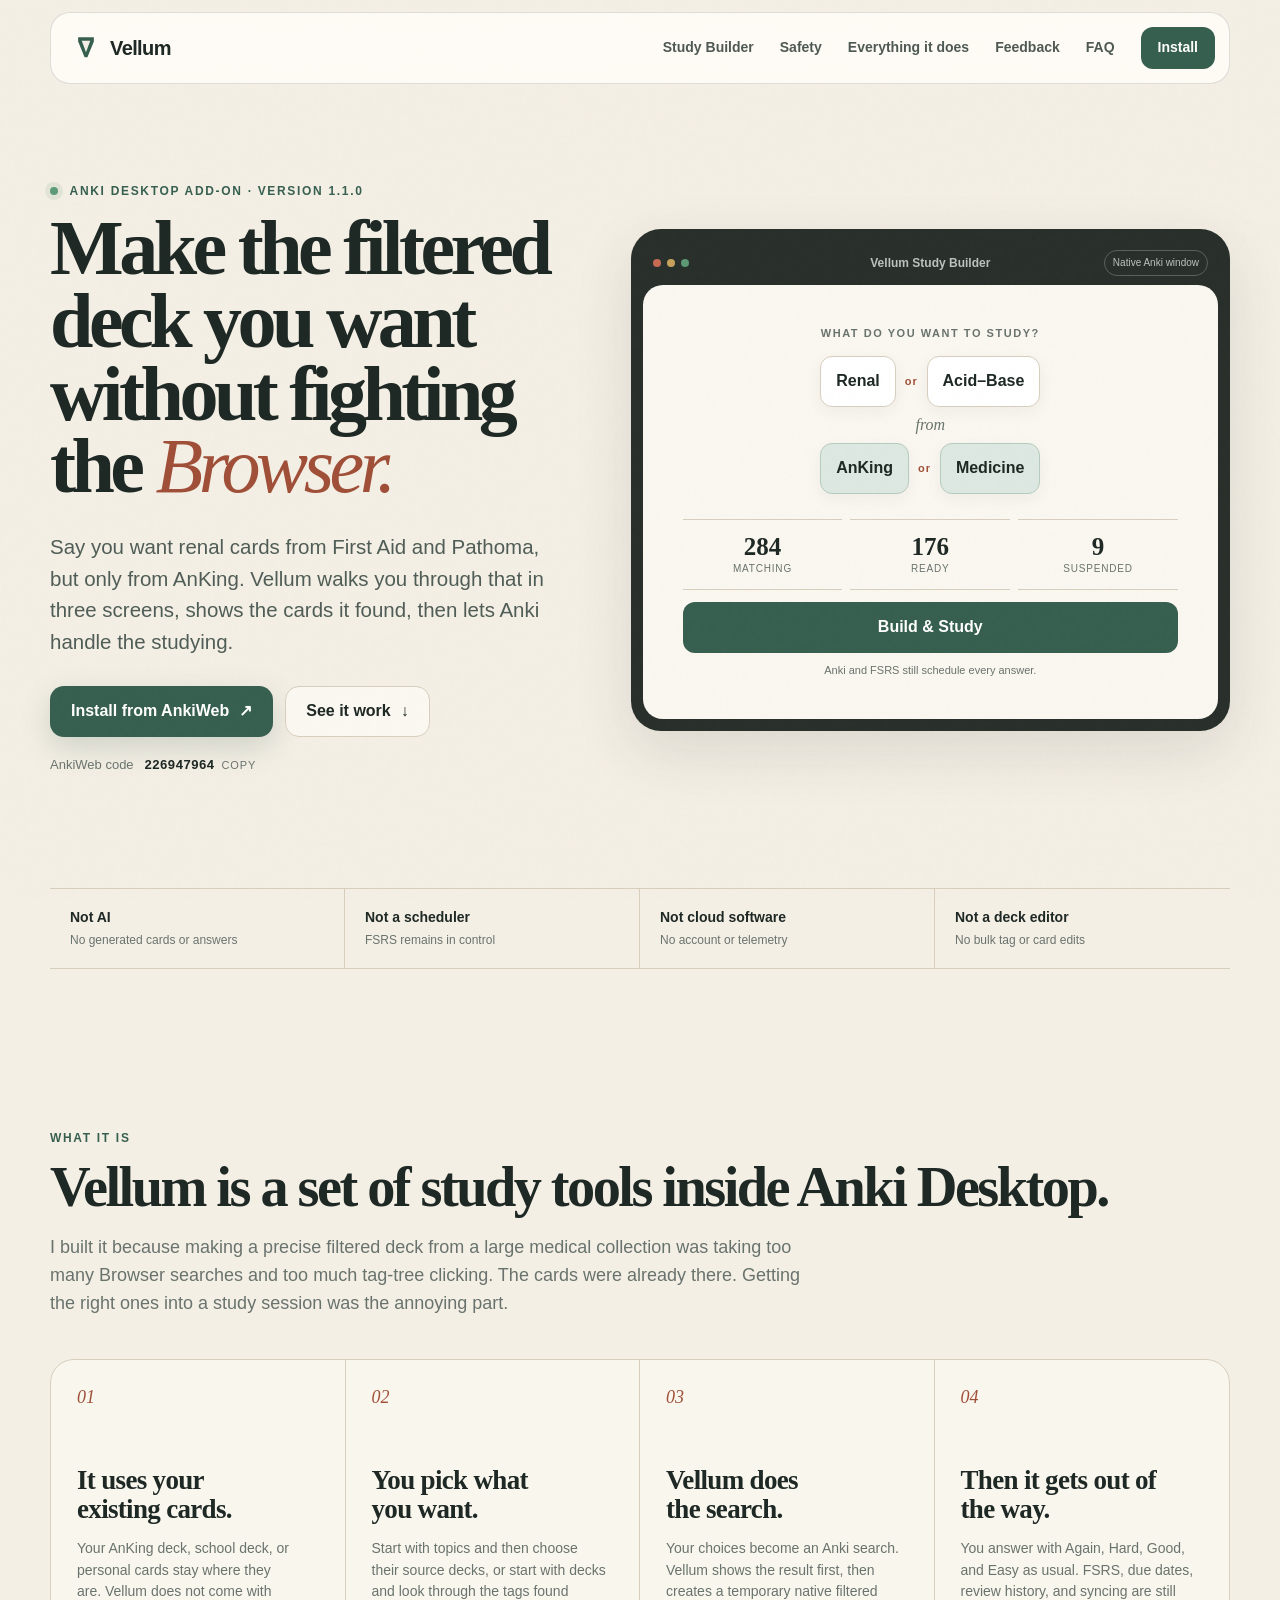
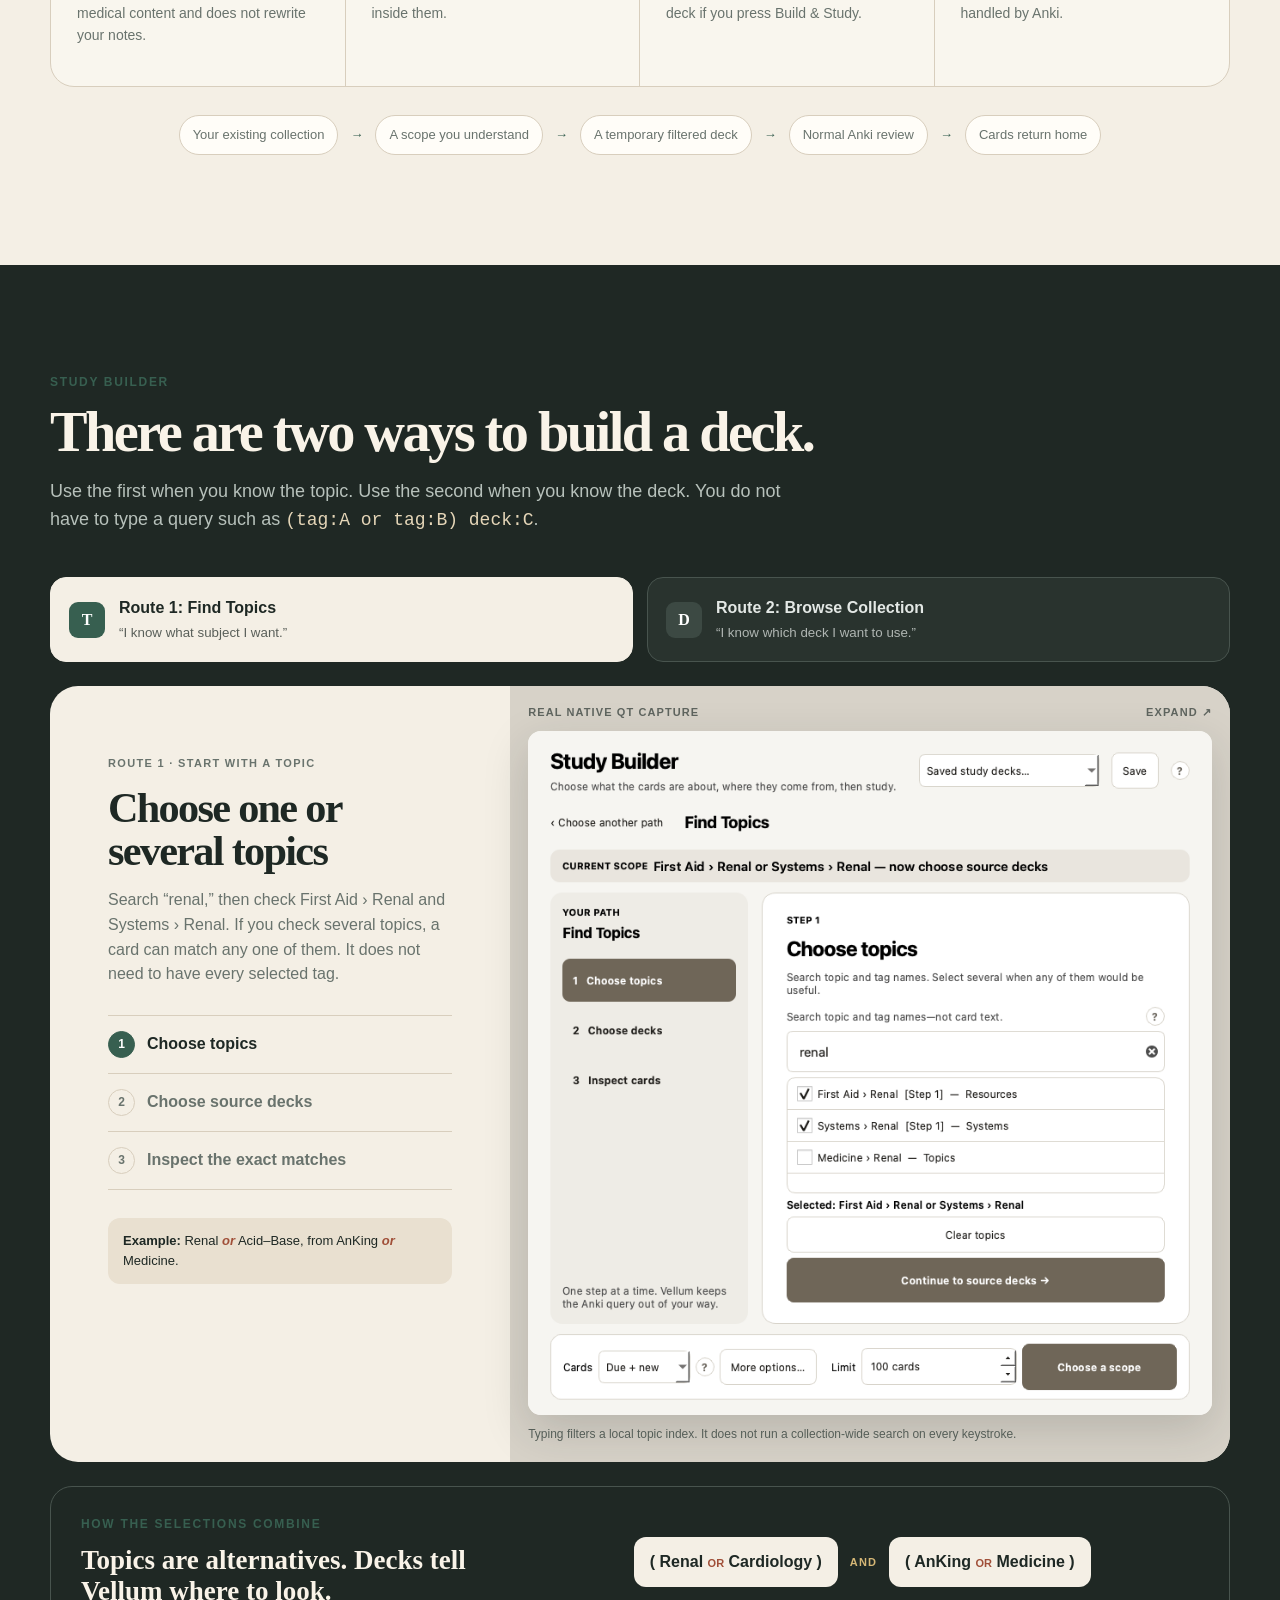
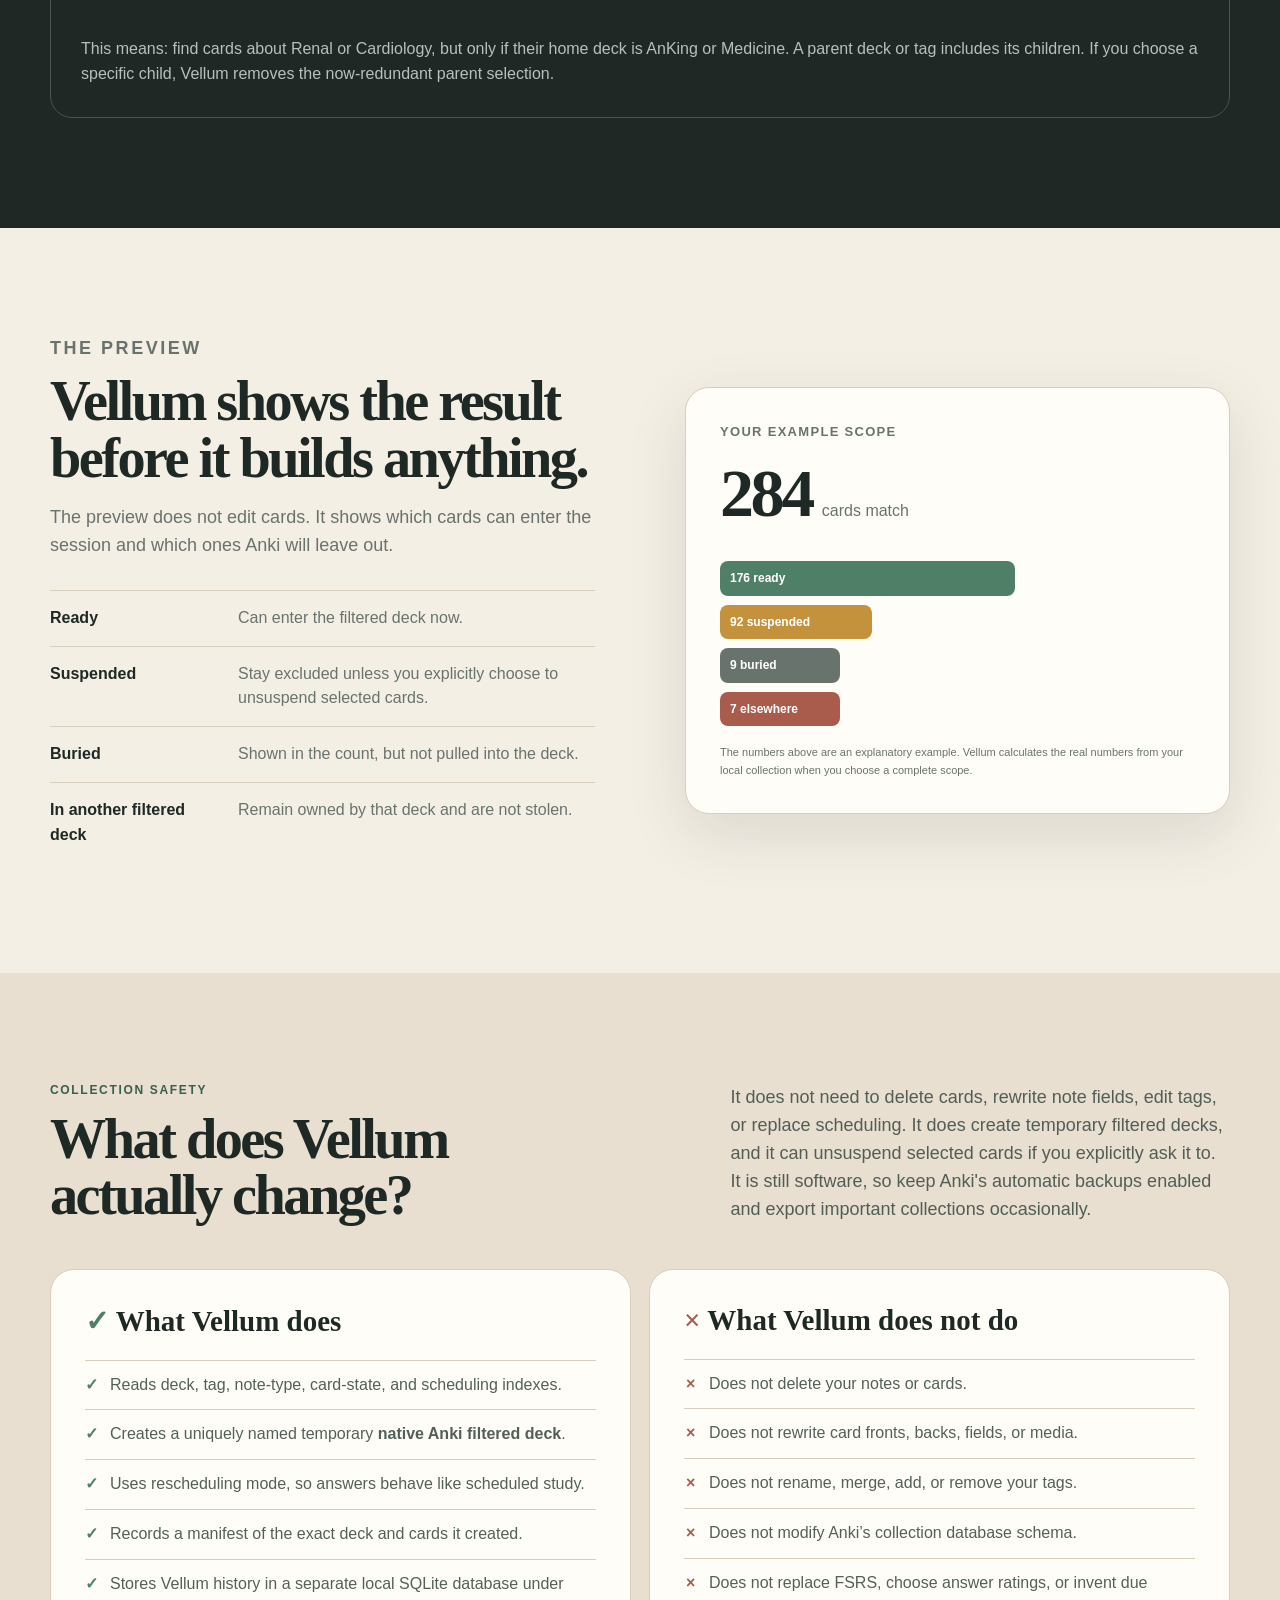
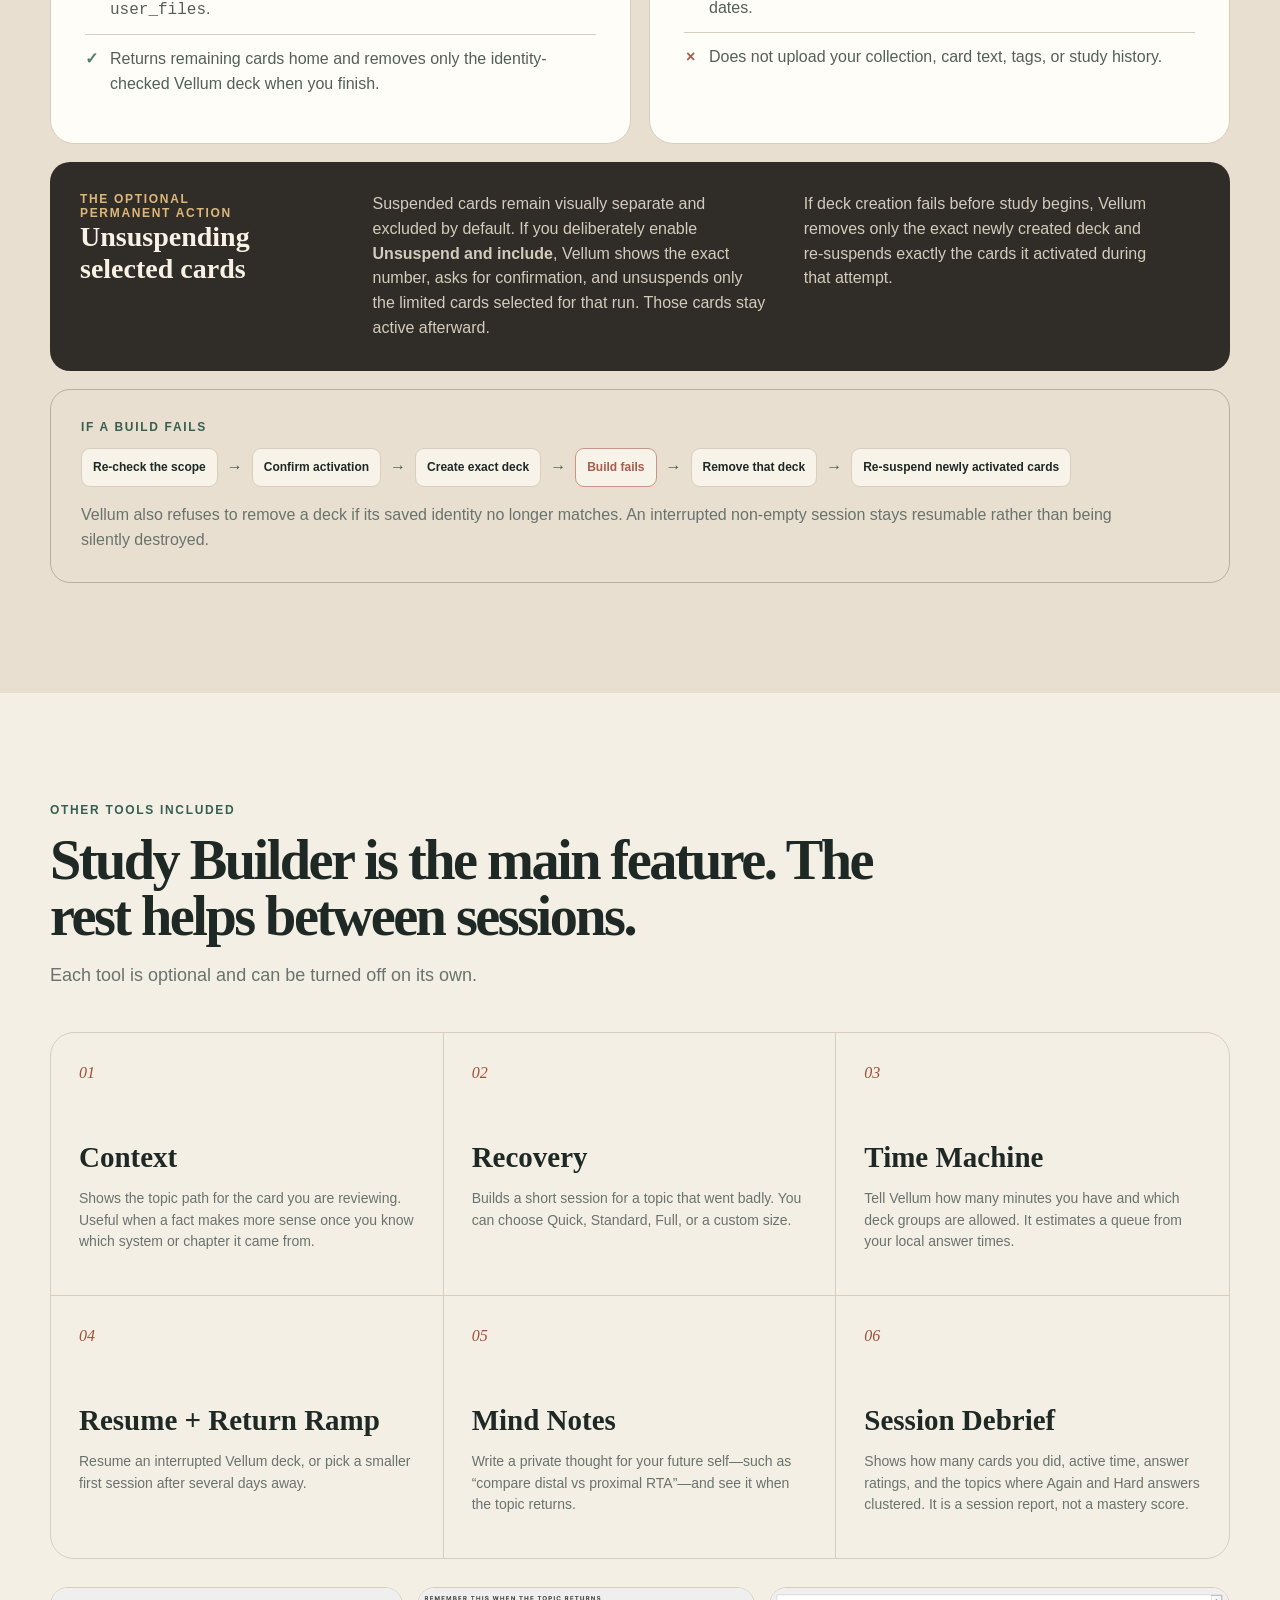
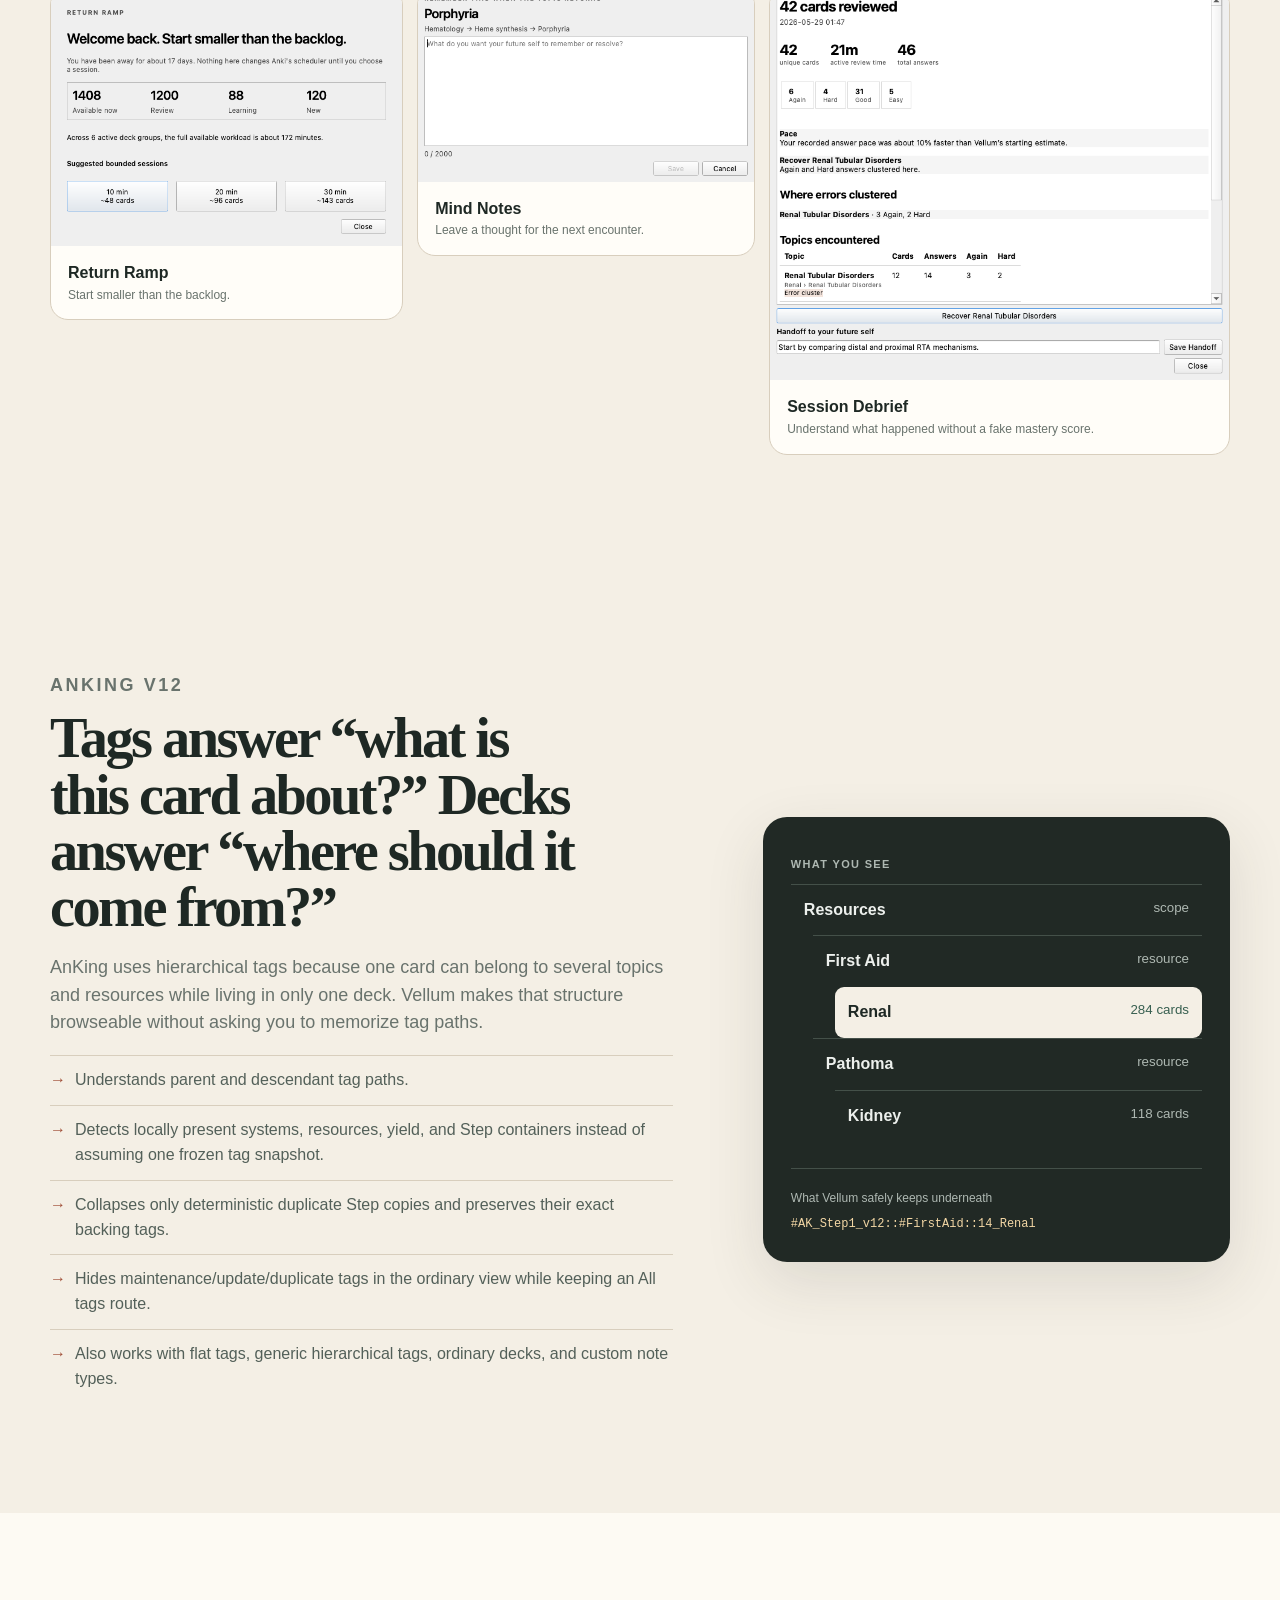
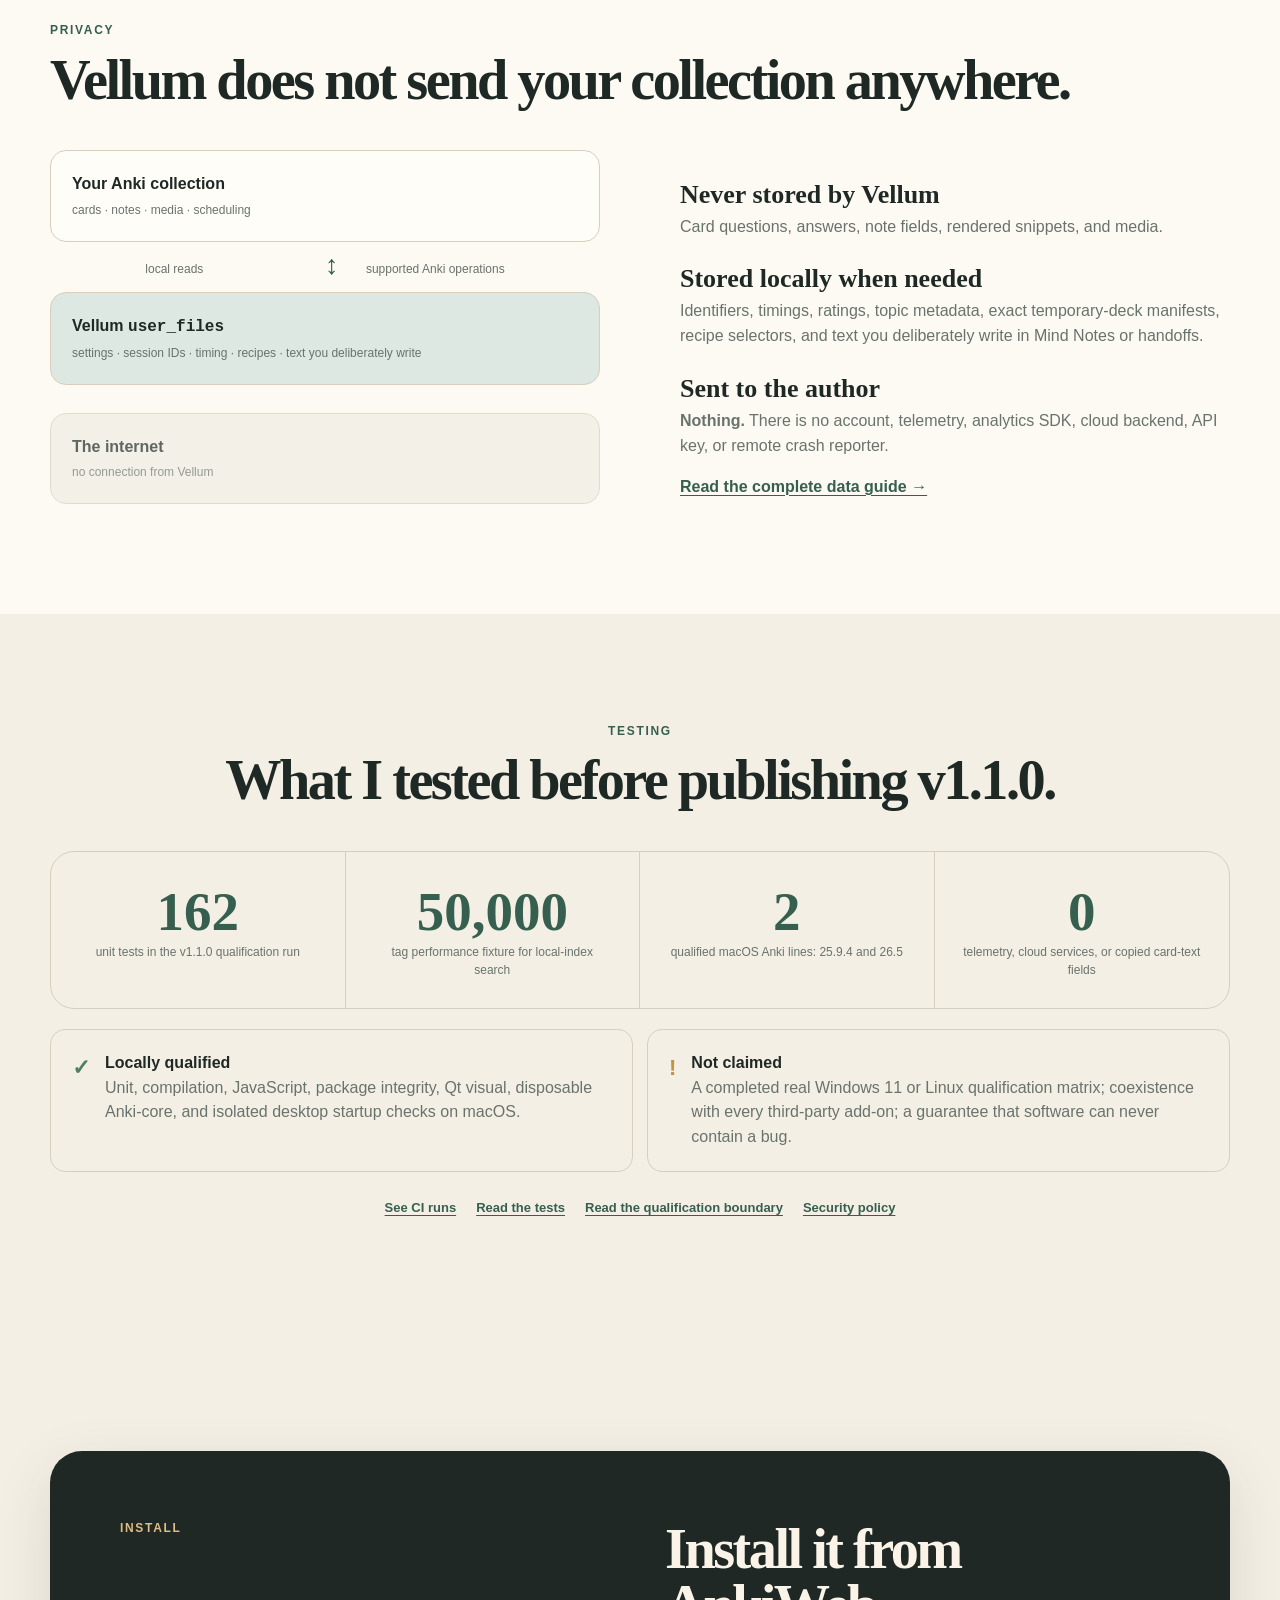
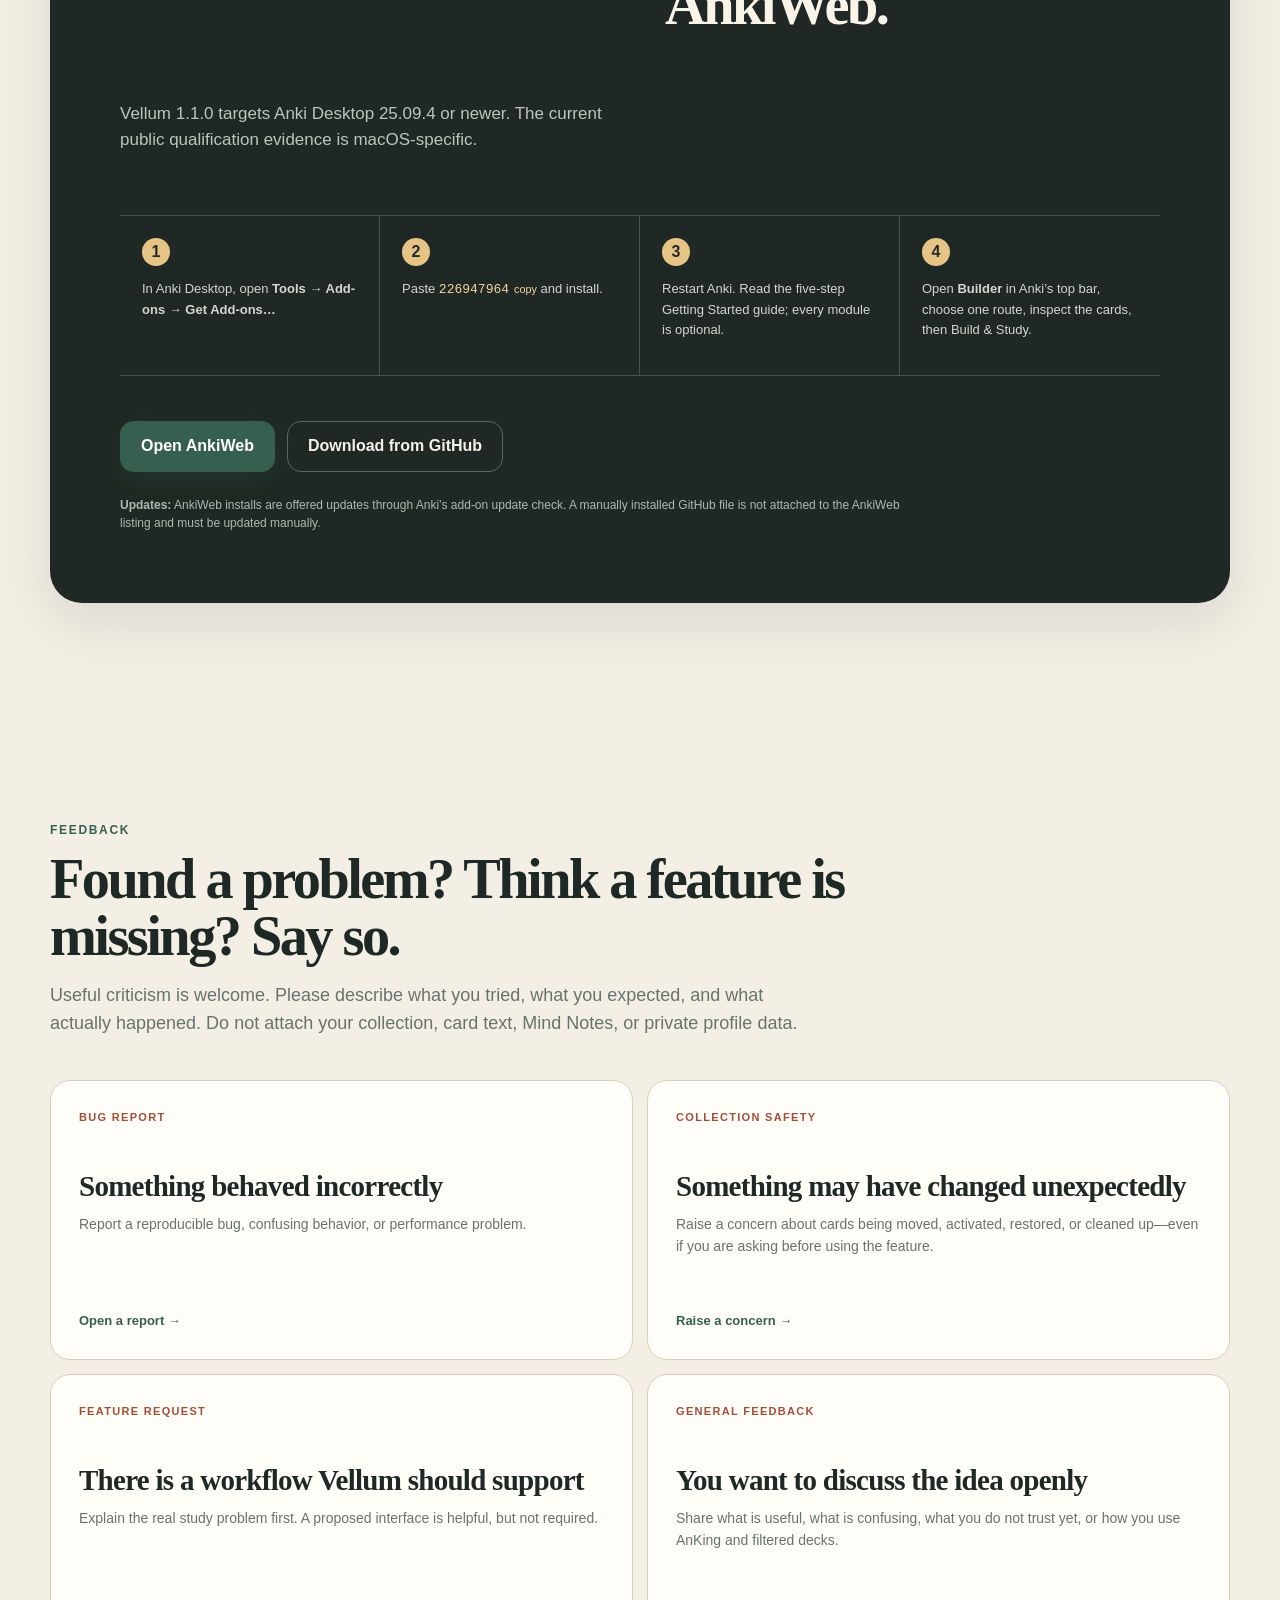
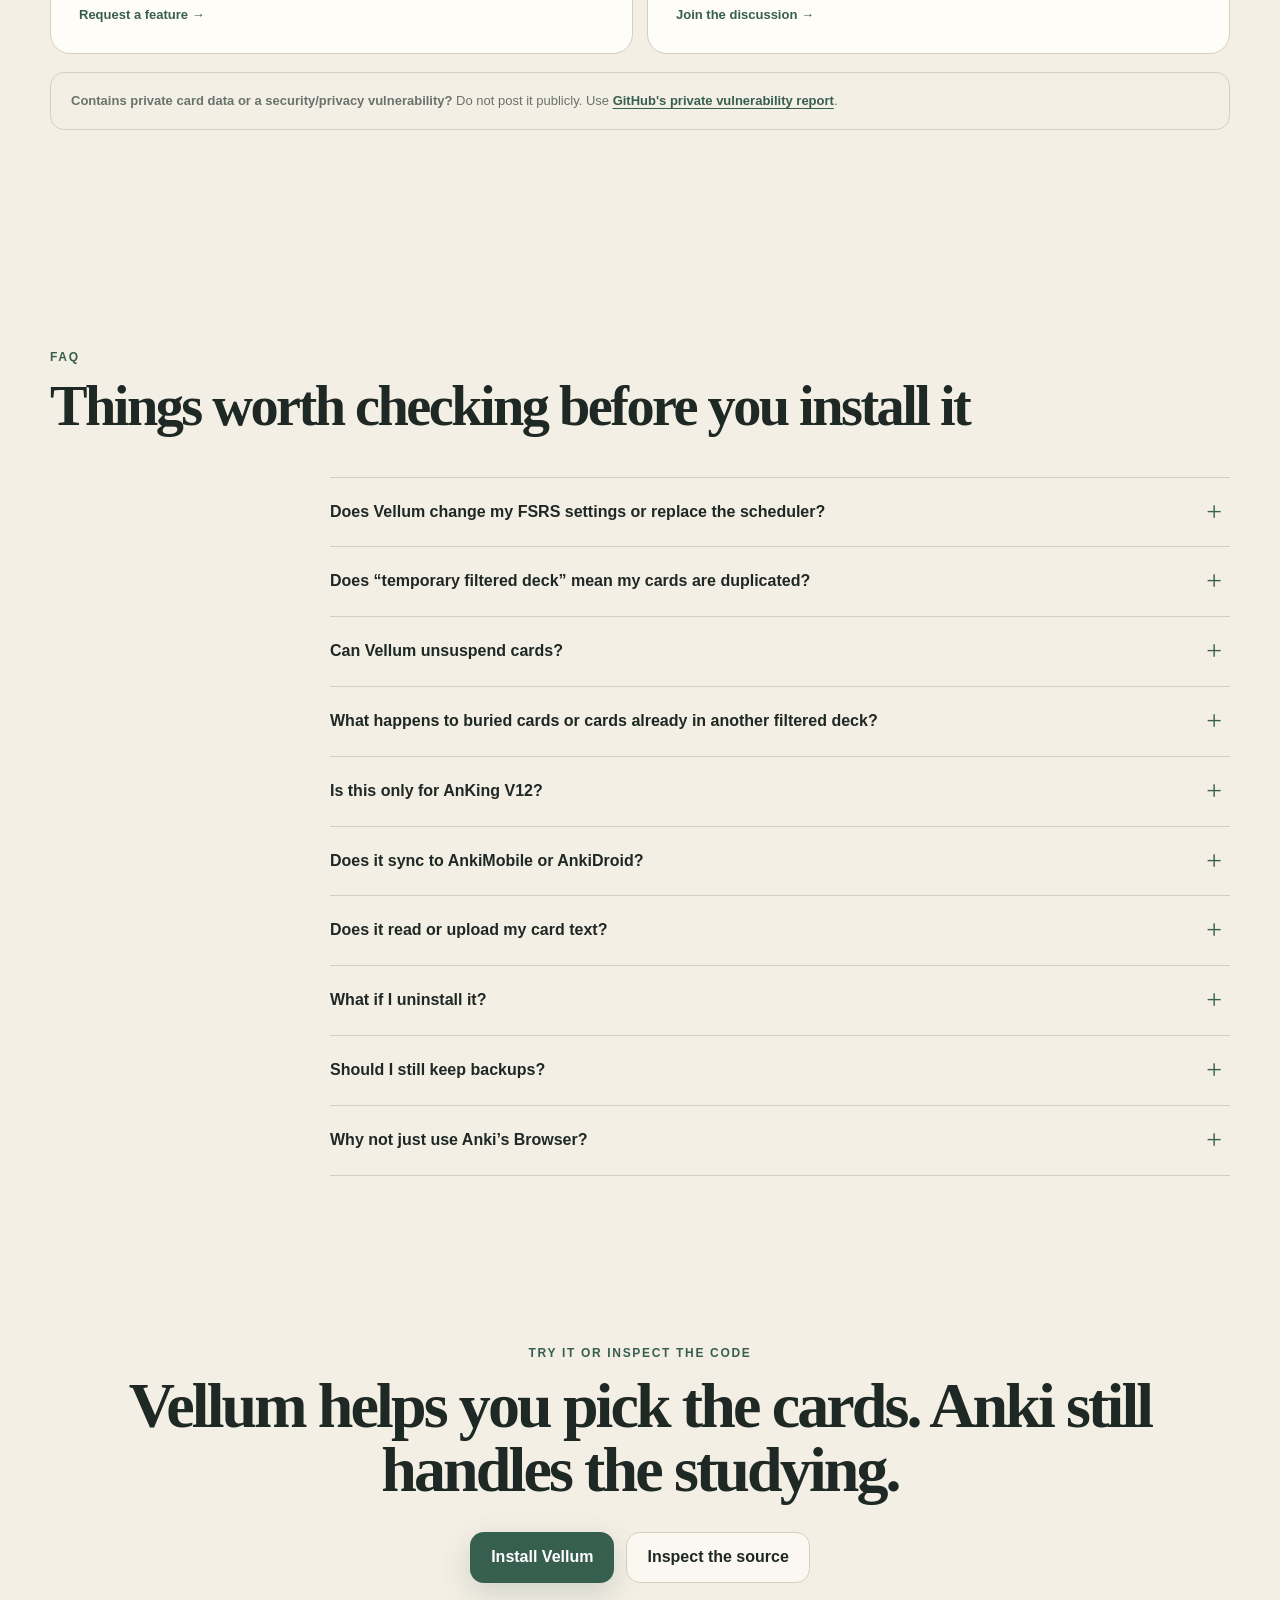
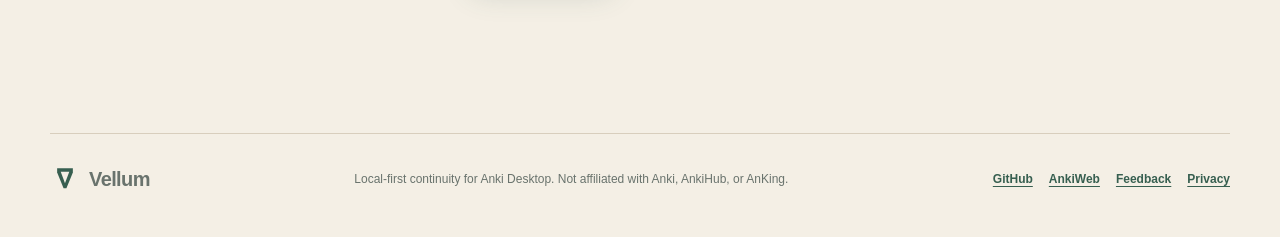
==== website/index.html @ 66a404d2 "Explain Vellum with a public walkthrough" ====
<!doctype html>
<html lang="en">
<head>
  <meta charset="utf-8">
  <meta name="viewport" content="width=device-width, initial-scale=1">
  <meta name="color-scheme" content="light dark">
  <meta name="theme-color" content="#f4efe5">
  <meta name="description" content="Vellum is a local-first Anki Desktop add-on that helps medical students build focused study sessions from topics, tags, decks, and available time without replacing Anki or FSRS.">
  <meta property="og:title" content="Vellum for Anki — Build a filtered deck without fighting the Browser">
  <meta property="og:description" content="A visual, plain-language tour of Study Builder, Recovery, Time Machine, Resume, and Vellum's collection-safety model.">
  <meta property="og:type" content="website">
  <meta property="og:url" content="https://fateh-alam.github.io/vellum/">
  <meta property="og:image" content="https://fateh-alam.github.io/vellum/assets/og-card.png">
  <meta name="twitter:card" content="summary_large_image">
  <title>Vellum for Anki — A focused study workflow for medical students</title>
  <link rel="icon" href="assets/favicon.svg" type="image/svg+xml">
  <link rel="stylesheet" href="styles.css">
  <script type="application/ld+json">
  {
    "@context": "https://schema.org",
    "@type": "SoftwareApplication",
    "name": "Vellum for Anki",
    "applicationCategory": "EducationalApplication",
    "operatingSystem": "Anki Desktop on macOS",
    "softwareVersion": "1.1.0",
    "description": "A local-first study-continuity add-on for Anki Desktop with a guided Study Builder, Recovery, Time Machine, Resume, Mind Notes, and Session Debrief.",
    "downloadUrl": "https://ankiweb.net/shared/info/226947964",
    "codeRepository": "https://github.com/Fateh-Alam/vellum"
  }
  </script>
</head>
<body>
  <a class="skip-link" href="#main">Skip to the explanation</a>

  <header class="site-header" data-header>
    <a class="brand" href="#top" aria-label="Vellum home">
      <svg aria-hidden="true" viewBox="0 0 42 42"><path d="M10 6h22v6L23 34h-4L10 12V6Z"/><path d="M15 11h12L21 27 15 11Z" class="brand-cut"/></svg>
      <span>Vellum</span>
    </a>
    <nav aria-label="Main navigation" data-nav>
      <a href="#study-builder">Study Builder</a>
      <a href="#safety">Safety</a>
      <a href="#features">Everything it does</a>
      <a href="#feedback">Feedback</a>
      <a href="#faq">FAQ</a>
      <a class="nav-install" href="#install">Install</a>
    </nav>
    <button class="menu-button" type="button" aria-label="Open navigation" aria-expanded="false" data-menu>
      <span></span><span></span><span></span>
    </button>
  </header>

  <main id="main">
    <section class="hero" id="top">
      <div class="hero-copy reveal">
        <p class="eyebrow"><span class="status-dot"></span> Anki Desktop add-on · version 1.1.0</p>
        <h1>Make the filtered deck you want without fighting the <em>Browser.</em></h1>
        <p class="hero-lead">Say you want renal cards from First Aid and Pathoma, but only from AnKing. Vellum walks you through that in three screens, shows the cards it found, then lets Anki handle the studying.</p>
        <div class="hero-actions">
          <a class="button primary" href="https://ankiweb.net/shared/info/226947964">Install from AnkiWeb <span aria-hidden="true">↗</span></a>
          <a class="button secondary" href="#study-builder">See it work <span aria-hidden="true">↓</span></a>
        </div>
        <p class="install-code">AnkiWeb code <button type="button" data-copy="226947964" aria-label="Copy AnkiWeb code 226947964"><code>226947964</code><span>Copy</span></button></p>
      </div>

      <div class="hero-visual reveal" aria-label="A simplified Vellum Study Builder example">
        <div class="window-chrome">
          <div class="traffic" aria-hidden="true"><i></i><i></i><i></i></div>
          <span>Vellum Study Builder</span>
          <span class="native-badge">Native Anki window</span>
        </div>
        <div class="mini-builder">
          <p class="mini-label">WHAT DO YOU WANT TO STUDY?</p>
          <div class="mini-scope">
            <span>Renal</span><b>or</b><span>Acid–Base</span>
          </div>
          <div class="mini-arrow">from</div>
          <div class="mini-scope decks">
            <span>AnKing</span><b>or</b><span>Medicine</span>
          </div>
          <div class="mini-result">
            <div><strong>284</strong><small>matching</small></div>
            <div><strong>176</strong><small>ready</small></div>
            <div><strong>9</strong><small>suspended</small></div>
          </div>
          <button type="button" tabindex="-1">Build &amp; Study</button>
          <p>Anki and FSRS still schedule every answer.</p>
        </div>
      </div>

      <div class="trust-strip reveal" aria-label="Vellum's key boundaries">
        <div><strong>Not AI</strong><span>No generated cards or answers</span></div>
        <div><strong>Not a scheduler</strong><span>FSRS remains in control</span></div>
        <div><strong>Not cloud software</strong><span>No account or telemetry</span></div>
        <div><strong>Not a deck editor</strong><span>No bulk tag or card edits</span></div>
      </div>
    </section>

    <section class="plain-language section" id="what-is-vellum">
      <div class="section-heading reveal">
        <p class="eyebrow">What it is</p>
        <h2>Vellum is a set of study tools inside Anki Desktop.</h2>
        <p>I built it because making a precise filtered deck from a large medical collection was taking too many Browser searches and too much tag-tree clicking. The cards were already there. Getting the right ones into a study session was the annoying part.</p>
      </div>
      <div class="explain-grid">
        <article class="explain-card reveal">
          <span class="number">01</span>
          <h3>It uses your existing cards.</h3>
          <p>Your AnKing deck, school deck, or personal cards stay where they are. Vellum does not come with medical content and does not rewrite your notes.</p>
        </article>
        <article class="explain-card reveal">
          <span class="number">02</span>
          <h3>You pick what you want.</h3>
          <p>Start with topics and then choose their source decks, or start with decks and look through the tags found inside them.</p>
        </article>
        <article class="explain-card reveal">
          <span class="number">03</span>
          <h3>Vellum does the search.</h3>
          <p>Your choices become an Anki search. Vellum shows the result first, then creates a temporary native filtered deck if you press Build &amp; Study.</p>
        </article>
        <article class="explain-card reveal">
          <span class="number">04</span>
          <h3>Then it gets out of the way.</h3>
          <p>You answer with Again, Hard, Good, and Easy as usual. FSRS, due dates, review history, and syncing are still handled by Anki.</p>
        </article>
      </div>
      <div class="one-line-model reveal">
        <span>Your existing collection</span><i>→</i><span>A scope you understand</span><i>→</i><span>A temporary filtered deck</span><i>→</i><span>Normal Anki review</span><i>→</i><span>Cards return home</span>
      </div>
    </section>

    <section class="builder-section section" id="study-builder">
      <div class="section-heading narrow reveal">
        <p class="eyebrow">Study Builder</p>
        <h2>There are two ways to build a deck.</h2>
        <p>Use the first when you know the topic. Use the second when you know the deck. You do not have to type a query such as <code>(tag:A or tag:B) deck:C</code>.</p>
      </div>

      <div class="route-cards reveal">
        <button class="route-card active" type="button" data-route="find" aria-pressed="true">
          <span class="route-icon">T</span>
          <span><strong>Route 1: Find Topics</strong><small>“I know what subject I want.”</small></span>
        </button>
        <button class="route-card" type="button" data-route="browse" aria-pressed="false">
          <span class="route-icon">D</span>
          <span><strong>Route 2: Browse Collection</strong><small>“I know which deck I want to use.”</small></span>
        </button>
      </div>

      <div class="demo-shell reveal">
        <div class="demo-copy">
          <p class="demo-kicker" data-demo-kicker>ROUTE 1 · START WITH THE MEDICAL TOPIC</p>
          <h3 data-demo-title>Choose one or several topics</h3>
          <p data-demo-description>Search “renal,” then check First Aid › Renal and Systems › Renal. Several topics here mean “any of these topics,” not the impossible requirement that every card has every selected tag.</p>
          <ol class="demo-steps" data-demo-steps aria-label="Find Topics walkthrough">
            <li><button type="button" data-step="0" class="active"><span>1</span>Choose topics</button></li>
            <li><button type="button" data-step="1"><span>2</span>Choose source decks</button></li>
            <li><button type="button" data-step="2"><span>3</span>Inspect the exact matches</button></li>
          </ol>
          <div class="demo-example" data-demo-example><strong>Example:</strong> Renal <em>or</em> Acid–Base, from AnKing <em>or</em> Medicine.</div>
        </div>
        <figure class="demo-screen">
          <div class="screen-label"><span>Real native Qt capture</span><a href="assets/screenshots/study-builder-find-topics.png" target="_blank" rel="noopener" data-fullscreen aria-label="Open this screenshot larger">Expand ↗</a></div>
          <img src="assets/screenshots/study-builder-find-topics.png" alt="Vellum Find Topics screen showing Renal topic results" width="796" height="796" data-demo-image>
          <figcaption data-demo-caption>Typing filters a local topic index. It does not run a collection-wide search on every keystroke.</figcaption>
        </figure>
      </div>

      <div class="logic-card reveal">
        <div>
          <p class="eyebrow">How the selections combine</p>
          <h3>Topics are alternatives. Decks tell Vellum where to look.</h3>
        </div>
        <div class="logic-equation" aria-label="Renal or Cardiology, and AnKing or Medicine">
          <span>( Renal <b>OR</b> Cardiology )</span>
          <strong>AND</strong>
          <span>( AnKing <b>OR</b> Medicine )</span>
        </div>
        <p>This means: find cards about Renal or Cardiology, but only if their home deck is AnKing or Medicine. A parent deck or tag includes its children. If you choose a specific child, Vellum removes the now-redundant parent selection.</p>
      </div>
    </section>

    <section class="inspection section" id="inspection">
      <div class="inspection-copy reveal">
        <p class="eyebrow">The preview</p>
        <h2>Vellum shows the result before it builds anything.</h2>
        <p>The preview does not edit cards. It shows which cards can enter the session and which ones Anki will leave out.</p>
        <dl class="count-definitions">
          <div><dt>Ready</dt><dd>Can enter the filtered deck now.</dd></div>
          <div><dt>Suspended</dt><dd>Stay excluded unless you explicitly choose to unsuspend selected cards.</dd></div>
          <div><dt>Buried</dt><dd>Shown in the count, but not pulled into the deck.</dd></div>
          <div><dt>In another filtered deck</dt><dd>Remain owned by that deck and are not stolen.</dd></div>
        </dl>
      </div>
      <div class="availability-card reveal">
        <p>Your example scope</p>
        <div class="availability-total"><strong>284</strong><span>cards match</span></div>
        <div class="availability-bars" aria-label="176 ready, 92 suspended, 9 buried, 7 elsewhere">
          <i style="--size: 62%; --tone: var(--safe)"><span>176 ready</span></i>
          <i style="--size: 32%; --tone: var(--warning)"><span>92 suspended</span></i>
          <i style="--size: 3%; --tone: var(--muted)"><span>9 buried</span></i>
          <i style="--size: 3%; --tone: var(--danger)"><span>7 elsewhere</span></i>
        </div>
        <p class="availability-note">The numbers above are an explanatory example. Vellum calculates the real numbers from your local collection when you choose a complete scope.</p>
      </div>
    </section>

    <section class="safety-section section" id="safety">
      <div class="safety-hero reveal">
        <div>
          <p class="eyebrow">Collection safety</p>
          <h2>What does Vellum actually change?</h2>
        </div>
        <p class="answer">It does not need to delete cards, rewrite note fields, edit tags, or replace scheduling. It does create temporary filtered decks, and it can unsuspend selected cards if you explicitly ask it to. It is still software, so keep Anki's automatic backups enabled and export important collections occasionally.</p>
      </div>

      <div class="safety-columns">
        <article class="safe-card reveal">
          <h3><span aria-hidden="true">✓</span> What Vellum does</h3>
          <ul>
            <li>Reads deck, tag, note-type, card-state, and scheduling indexes.</li>
            <li>Creates a uniquely named temporary <strong>native Anki filtered deck</strong>.</li>
            <li>Uses rescheduling mode, so answers behave like scheduled study.</li>
            <li>Records a manifest of the exact deck and cards it created.</li>
            <li>Stores Vellum history in a separate local SQLite database under <code>user_files</code>.</li>
            <li>Returns remaining cards home and removes only the identity-checked Vellum deck when you finish.</li>
          </ul>
        </article>
        <article class="never-card reveal">
          <h3><span aria-hidden="true">×</span> What Vellum does not do</h3>
          <ul>
            <li>Does not delete your notes or cards.</li>
            <li>Does not rewrite card fronts, backs, fields, or media.</li>
            <li>Does not rename, merge, add, or remove your tags.</li>
            <li>Does not modify Anki’s collection database schema.</li>
            <li>Does not replace FSRS, choose answer ratings, or invent due dates.</li>
            <li>Does not upload your collection, card text, tags, or study history.</li>
          </ul>
        </article>
      </div>

      <div class="mutation-boundary reveal">
        <div class="mutation-heading">
          <p class="eyebrow">The optional permanent action</p>
          <h3>Unsuspending selected cards</h3>
        </div>
        <p>Suspended cards remain visually separate and excluded by default. If you deliberately enable <strong>Unsuspend and include</strong>, Vellum shows the exact number, asks for confirmation, and unsuspends only the limited cards selected for that run. Those cards stay active afterward.</p>
        <p>If deck creation fails before study begins, Vellum removes only the exact newly created deck and re-suspends exactly the cards it activated during that attempt.</p>
      </div>

      <div class="failure-path reveal">
        <p class="eyebrow">If a build fails</p>
        <div class="failure-flow">
          <span>Re-check the scope</span><i>→</i><span>Confirm activation</span><i>→</i><span>Create exact deck</span><i>→</i><span class="failure">Build fails</span><i>→</i><span>Remove that deck</span><i>→</i><span>Re-suspend newly activated cards</span>
        </div>
        <p>Vellum also refuses to remove a deck if its saved identity no longer matches. An interrupted non-empty session stays resumable rather than being silently destroyed.</p>
      </div>
    </section>

    <section class="features-section section" id="features">
      <div class="section-heading narrow reveal">
        <p class="eyebrow">Other tools included</p>
        <h2>Study Builder is the main feature. The rest helps between sessions.</h2>
        <p>Each tool is optional and can be turned off on its own.</p>
      </div>
      <div class="feature-grid">
        <article class="feature reveal" data-feature="context"><span>01</span><h3>Context</h3><p>Shows the topic path for the card you are reviewing. Useful when a fact makes more sense once you know which system or chapter it came from.</p></article>
        <article class="feature reveal" data-feature="recovery"><span>02</span><h3>Recovery</h3><p>Builds a short session for a topic that went badly. You can choose Quick, Standard, Full, or a custom size.</p></article>
        <article class="feature reveal" data-feature="time"><span>03</span><h3>Time Machine</h3><p>Tell Vellum how many minutes you have and which deck groups are allowed. It estimates a queue from your local answer times.</p></article>
        <article class="feature reveal" data-feature="resume"><span>04</span><h3>Resume + Return Ramp</h3><p>Resume an interrupted Vellum deck, or pick a smaller first session after several days away.</p></article>
        <article class="feature reveal" data-feature="notes"><span>05</span><h3>Mind Notes</h3><p>Write a private thought for your future self—such as “compare distal vs proximal RTA”—and see it when the topic returns.</p></article>
        <article class="feature reveal" data-feature="debrief"><span>06</span><h3>Session Debrief</h3><p>Shows how many cards you did, active time, answer ratings, and the topics where Again and Hard answers clustered. It is a session report, not a mastery score.</p></article>
      </div>

      <div class="gallery reveal" aria-label="Other Vellum features">
        <figure><img src="assets/screenshots/return-ramp.png" alt="Vellum Return Ramp showing bounded sessions after 17 days away" width="620" height="487" loading="lazy"><figcaption><strong>Return Ramp</strong><span>Start smaller than the backlog.</span></figcaption></figure>
        <figure><img src="assets/screenshots/mind-note.png" alt="Vellum Mind Note editor for Porphyria" width="590" height="340" loading="lazy"><figcaption><strong>Mind Notes</strong><span>Leave a thought for the next encounter.</span></figcaption></figure>
        <figure><img src="assets/screenshots/debrief.png" alt="Vellum Session Debrief showing review counts and renal topic errors" width="760" height="650" loading="lazy"><figcaption><strong>Session Debrief</strong><span>Understand what happened without a fake mastery score.</span></figcaption></figure>
      </div>
    </section>

    <section class="anking-section section" id="anking">
      <div class="anking-copy reveal">
        <p class="eyebrow">AnKing V12</p>
        <h2>Tags answer “what is this card about?” Decks answer “where should it come from?”</h2>
        <p>AnKing uses hierarchical tags because one card can belong to several topics and resources while living in only one deck. Vellum makes that structure browseable without asking you to memorize tag paths.</p>
        <ul>
          <li>Understands parent and descendant tag paths.</li>
          <li>Detects locally present systems, resources, yield, and Step containers instead of assuming one frozen tag snapshot.</li>
          <li>Collapses only deterministic duplicate Step copies and preserves their exact backing tags.</li>
          <li>Hides maintenance/update/duplicate tags in the ordinary view while keeping an All tags route.</li>
          <li>Also works with flat tags, generic hierarchical tags, ordinary decks, and custom note types.</li>
        </ul>
      </div>
      <div class="tag-tree reveal" aria-label="Example AnKing tag hierarchy">
        <p>What you see</p>
        <div><span>Resources</span><small>scope</small></div>
        <div class="depth-1"><span>First Aid</span><small>resource</small></div>
        <div class="depth-2 selected"><span>Renal</span><small>284 cards</small></div>
        <div class="depth-1"><span>Pathoma</span><small>resource</small></div>
        <div class="depth-2"><span>Kidney</span><small>118 cards</small></div>
        <p class="raw-path">What Vellum safely keeps underneath<br><code>#AK_Step1_v12::#FirstAid::14_Renal</code></p>
      </div>
    </section>

    <section class="privacy-section section" id="privacy">
      <div class="section-heading reveal">
        <p class="eyebrow">Privacy</p>
        <h2>Vellum does not send your collection anywhere.</h2>
      </div>
      <div class="privacy-grid">
        <div class="privacy-diagram reveal">
          <div class="anki-box"><strong>Your Anki collection</strong><span>cards · notes · media · scheduling</span></div>
          <div class="local-line"><span>local reads</span><span>supported Anki operations</span></div>
          <div class="vellum-box"><strong>Vellum <code>user_files</code></strong><span>settings · session IDs · timing · recipes · text you deliberately write</span></div>
          <div class="cloud-box"><strong>The internet</strong><span>no connection from Vellum</span></div>
        </div>
        <div class="privacy-copy reveal">
          <h3>Never stored by Vellum</h3>
          <p>Card questions, answers, note fields, rendered snippets, and media.</p>
          <h3>Stored locally when needed</h3>
          <p>Identifiers, timings, ratings, topic metadata, exact temporary-deck manifests, recipe selectors, and text you deliberately write in Mind Notes or handoffs.</p>
          <h3>Sent to the author</h3>
          <p><strong>Nothing.</strong> There is no account, telemetry, analytics SDK, cloud backend, API key, or remote crash reporter.</p>
          <a class="text-link" href="https://github.com/Fateh-Alam/vellum/blob/main/docs/PRIVACY.md">Read the complete data guide →</a>
        </div>
      </div>
    </section>

    <section class="evidence-section section" id="evidence">
      <div class="section-heading narrow reveal">
        <p class="eyebrow">Testing</p>
        <h2>What I tested before publishing v1.1.0.</h2>
      </div>
      <div class="evidence-grid">
        <article class="reveal"><strong>162</strong><span>unit tests in the v1.1.0 qualification run</span></article>
        <article class="reveal"><strong>50,000</strong><span>tag performance fixture for local-index search</span></article>
        <article class="reveal"><strong>2</strong><span>qualified macOS Anki lines: 25.9.4 and 26.5</span></article>
        <article class="reveal"><strong>0</strong><span>telemetry, cloud services, or copied card-text fields</span></article>
      </div>
      <div class="qualification reveal">
        <div class="qualified"><span>✓</span><p><strong>Locally qualified</strong>Unit, compilation, JavaScript, package integrity, Qt visual, disposable Anki-core, and isolated desktop startup checks on macOS.</p></div>
        <div class="pending"><span>!</span><p><strong>Not claimed</strong>A completed real Windows 11 or Linux qualification matrix; coexistence with every third-party add-on; a guarantee that software can never contain a bug.</p></div>
      </div>
      <p class="evidence-links reveal"><a href="https://github.com/Fateh-Alam/vellum/actions">See CI runs</a><a href="https://github.com/Fateh-Alam/vellum/tree/main/tests">Read the tests</a><a href="https://github.com/Fateh-Alam/vellum/blob/main/docs/DEVELOPMENT.md">Read the qualification boundary</a><a href="https://github.com/Fateh-Alam/vellum/security">Security policy</a></p>
    </section>

    <section class="install-section section" id="install">
      <div class="install-panel reveal">
        <div>
          <p class="eyebrow">Install</p>
          <h2>Install it from AnkiWeb.</h2>
          <p>Vellum 1.1.0 targets Anki Desktop 25.09.4 or newer. The current public qualification evidence is macOS-specific.</p>
        </div>
        <ol>
          <li><span>1</span><p>In Anki Desktop, open <strong>Tools → Add-ons → Get Add-ons…</strong></p></li>
          <li><span>2</span><p>Paste <button type="button" data-copy="226947964"><code>226947964</code><small>copy</small></button> and install.</p></li>
          <li><span>3</span><p>Restart Anki. Read the five-step Getting Started guide; every module is optional.</p></li>
          <li><span>4</span><p>Open <strong>Builder</strong> in Anki’s top bar, choose one route, inspect the cards, then Build &amp; Study.</p></li>
        </ol>
        <div class="install-actions">
          <a class="button primary" href="https://ankiweb.net/shared/info/226947964">Open AnkiWeb</a>
          <a class="button secondary" href="https://github.com/Fateh-Alam/vellum/releases/latest">Download from GitHub</a>
        </div>
        <p class="update-note"><strong>Updates:</strong> AnkiWeb installs are offered updates through Anki’s add-on update check. A manually installed GitHub file is not attached to the AnkiWeb listing and must be updated manually.</p>
      </div>
    </section>

    <section class="feedback-section section" id="feedback">
      <div class="section-heading narrow reveal">
        <p class="eyebrow">Feedback</p>
        <h2>Found a problem? Think a feature is missing? Say so.</h2>
        <p>Useful criticism is welcome. Please describe what you tried, what you expected, and what actually happened. Do not attach your collection, card text, Mind Notes, or private profile data.</p>
      </div>
      <div class="feedback-grid">
        <a class="feedback-card reveal" href="https://github.com/Fateh-Alam/vellum/issues/new?template=bug_report.yml">
          <span>Bug report</span>
          <h3>Something behaved incorrectly</h3>
          <p>Report a reproducible bug, confusing behavior, or performance problem.</p>
          <strong>Open a report →</strong>
        </a>
        <a class="feedback-card reveal" href="https://github.com/Fateh-Alam/vellum/issues/new?template=collection_safety.yml">
          <span>Collection safety</span>
          <h3>Something may have changed unexpectedly</h3>
          <p>Raise a concern about cards being moved, activated, restored, or cleaned up—even if you are asking before using the feature.</p>
          <strong>Raise a concern →</strong>
        </a>
        <a class="feedback-card reveal" href="https://github.com/Fateh-Alam/vellum/issues/new?template=feature_request.yml">
          <span>Feature request</span>
          <h3>There is a workflow Vellum should support</h3>
          <p>Explain the real study problem first. A proposed interface is helpful, but not required.</p>
          <strong>Request a feature →</strong>
        </a>
        <a class="feedback-card reveal" href="https://github.com/Fateh-Alam/vellum/discussions">
          <span>General feedback</span>
          <h3>You want to discuss the idea openly</h3>
          <p>Share what is useful, what is confusing, what you do not trust yet, or how you use AnKing and filtered decks.</p>
          <strong>Join the discussion →</strong>
        </a>
      </div>
      <p class="private-report reveal"><strong>Contains private card data or a security/privacy vulnerability?</strong> Do not post it publicly. Use <a href="https://github.com/Fateh-Alam/vellum/security/advisories/new">GitHub's private vulnerability report</a>.</p>
    </section>

    <section class="faq-section section" id="faq">
      <div class="section-heading reveal"><p class="eyebrow">FAQ</p><h2>Things worth checking before you install it</h2></div>
      <div class="faq-list reveal">
        <details><summary>Does Vellum change my FSRS settings or replace the scheduler?</summary><p>No. Vellum builds scheduled, rescheduling-enabled filtered decks through Anki’s supported flow. Your Again/Hard/Good/Easy answer is still processed by Anki and FSRS. Vellum does not calculate replacement intervals or rewrite your scheduler configuration.</p></details>
        <details><summary>Does “temporary filtered deck” mean my cards are duplicated?</summary><p>No. Anki temporarily assigns eligible cards to the filtered deck and keeps their original deck identity. When the deck is emptied or safely finished, they return home. Vellum records exact ownership so it does not delete a similarly named deck that it does not own.</p></details>
        <details><summary>Can Vellum unsuspend cards?</summary><p>Only when you explicitly enable Unsuspend and include and confirm the exact number. It unsuspends only the limited selected IDs. Those cards stay unsuspended after the session. If the build fails before study starts, Vellum re-suspends exactly the cards activated by that attempt.</p></details>
        <details><summary>What happens to buried cards or cards already in another filtered deck?</summary><p>They appear in separate availability counts and do not enter the new filtered deck. Vellum does not steal cards from another filtered deck or silently unbury them.</p></details>
        <details><summary>Is this only for AnKing V12?</summary><p>No. AnKing is the most tag-heavy use case, so it receives specialized local facet detection. Vellum also supports ordinary decks and subdecks, generic hierarchical tags, flat tags, Basic, Cloze, Image Occlusion, and custom note/card types.</p></details>
        <details><summary>Does it sync to AnkiMobile or AnkiDroid?</summary><p>Vellum’s interface and local continuity database are desktop-only. Card reviews and scheduling changes made through normal Anki study remain part of your Anki collection and follow Anki’s normal sync behavior. Vellum recipes, Mind Notes, and session history do not use a Vellum cloud and are not mobile features.</p></details>
        <details><summary>Does it read or upload my card text?</summary><p>Preview snippets are rendered ephemerally for inspection and are not stored in Vellum’s database, logs, diagnostics, recipes, or debriefs. Vellum makes no external data requests and has nowhere to upload your collection.</p></details>
        <details><summary>What if I uninstall it?</summary><p>Anki’s normal add-on removal removes the add-on code. Vellum-owned local data lives in its add-on area. Before uninstalling, finish or abandon any active Vellum-generated session from inside Vellum so Anki can return remaining cards home using the recorded manifest.</p></details>
        <details><summary>Should I still keep backups?</summary><p>Yes. Always. Anki creates automatic backups, and important collections deserve an occasional manual export too. “Designed with rollback and ownership checks” is a safety architecture, not permission to stop backing up your work.</p></details>
        <details><summary>Why not just use Anki’s Browser?</summary><p>You can—and Vellum includes an Open in Browser handoff. The difference is workflow: the Browser is a powerful card-management tool, while Study Builder guides a narrower task: choose a meaningful scope, inspect availability, and start scheduled study without constructing search syntax.</p></details>
      </div>
    </section>

    <section class="final-cta section">
      <div class="reveal">
        <p class="eyebrow">Try it or inspect the code</p>
        <h2>Vellum helps you pick the cards. Anki still handles the studying.</h2>
        <div class="hero-actions">
          <a class="button primary" href="https://ankiweb.net/shared/info/226947964">Install Vellum</a>
          <a class="button secondary" href="https://github.com/Fateh-Alam/vellum">Inspect the source</a>
        </div>
      </div>
    </section>
  </main>

  <footer>
    <a class="brand" href="#top"><svg aria-hidden="true" viewBox="0 0 42 42"><path d="M10 6h22v6L23 34h-4L10 12V6Z"/><path d="M15 11h12L21 27 15 11Z" class="brand-cut"/></svg><span>Vellum</span></a>
    <p>Local-first continuity for Anki Desktop. Not affiliated with Anki, AnkiHub, or AnKing.</p>
    <nav aria-label="Footer navigation"><a href="https://github.com/Fateh-Alam/vellum">GitHub</a><a href="https://ankiweb.net/shared/info/226947964">AnkiWeb</a><a href="https://github.com/Fateh-Alam/vellum/issues/new/choose">Feedback</a><a href="https://github.com/Fateh-Alam/vellum/blob/main/docs/PRIVACY.md">Privacy</a></nav>
  </footer>

  <div class="toast" role="status" aria-live="polite" data-toast>Copied AnkiWeb code</div>
  <script src="app.js" defer></script>
</body>
</html>
---- website/styles.css ----
:root {
  --paper: #f4efe5;
  --paper-deep: #e9e0d0;
  --surface: #fffdf8;
  --ink: #1e2824;
  --muted: #69736d;
  --line: #d8cebd;
  --accent: #375f50;
  --accent-strong: #24483c;
  --accent-soft: #dce8e1;
  --rust: #a04f38;
  --safe: #4f8067;
  --warning: #c4923d;
  --danger: #a95c4c;
  --shadow: 0 20px 60px rgba(47, 52, 45, .12);
  --radius: 24px;
  --serif: ui-serif, Georgia, Cambria, "Times New Roman", serif;
  --sans: Inter, ui-sans-serif, -apple-system, BlinkMacSystemFont, "Segoe UI", sans-serif;
}

* { box-sizing: border-box; }
html { scroll-behavior: smooth; scroll-padding-top: 96px; }
body { margin: 0; background: var(--paper); color: var(--ink); font: 16px/1.55 var(--sans); -webkit-font-smoothing: antialiased; }
body::before { content: ""; position: fixed; inset: 0; pointer-events: none; opacity: .23; background-image: url("data:image/svg+xml,%3Csvg viewBox='0 0 180 180' xmlns='http://www.w3.org/2000/svg'%3E%3Cfilter id='n'%3E%3CfeTurbulence type='fractalNoise' baseFrequency='.9' numOctaves='2' stitchTiles='stitch'/%3E%3C/filter%3E%3Crect width='100%25' height='100%25' filter='url(%23n)' opacity='.055'/%3E%3C/svg%3E"); z-index: 10; }
a { color: inherit; text-decoration-thickness: 1px; text-underline-offset: 3px; }
button, input { font: inherit; }
button, a { -webkit-tap-highlight-color: transparent; }
img, video { display: block; max-width: 100%; height: auto; }
code { font-family: ui-monospace, SFMono-Regular, Menlo, Consolas, monospace; }
.skip-link { position: fixed; left: 16px; top: -100px; background: var(--ink); color: white; padding: 10px 16px; z-index: 100; border-radius: 8px; }
.skip-link:focus { top: 16px; }
.site-header { width: min(1180px, calc(100% - 32px)); height: 72px; position: sticky; top: 12px; margin: 12px auto 0; padding: 0 14px 0 20px; display: flex; align-items: center; justify-content: space-between; border: 1px solid rgba(80,79,68,.18); border-radius: 20px; background: rgba(255,253,248,.86); backdrop-filter: blur(18px); z-index: 20; transition: box-shadow .2s ease, transform .2s ease; }
.site-header.scrolled { box-shadow: 0 12px 35px rgba(44, 49, 42, .12); }
.brand { display: inline-flex; align-items: center; gap: 9px; font-size: 20px; font-weight: 800; text-decoration: none; letter-spacing: -.03em; }
.brand svg { width: 30px; height: 30px; fill: var(--accent); }
.brand .brand-cut { fill: var(--paper); }
.site-header nav, footer nav { display: flex; align-items: center; gap: 26px; }
.site-header nav a { color: #4f5953; font-size: 14px; font-weight: 650; text-decoration: none; }
.site-header nav a:hover { color: var(--ink); }
.site-header .nav-install { color: white; background: var(--accent); padding: 10px 17px; border-radius: 12px; }
.menu-button { display: none; border: 0; background: none; padding: 9px; }
.menu-button span { display: block; width: 22px; height: 2px; background: var(--ink); margin: 4px; }

.hero { width: min(1180px, calc(100% - 40px)); margin: 0 auto; padding: 100px 0 52px; display: grid; grid-template-columns: .92fr 1.08fr; gap: 70px; align-items: center; }
.eyebrow { margin: 0 0 14px; text-transform: uppercase; letter-spacing: .14em; font-size: 12px; line-height: 1.2; font-weight: 850; color: var(--accent); }
.status-dot { display: inline-block; width: 8px; height: 8px; margin-right: 7px; border-radius: 50%; background: #5d9b78; box-shadow: 0 0 0 5px rgba(93,155,120,.13); }
h1, h2, h3, p { text-wrap: pretty; }
h1 { font: 600 clamp(3.3rem, 6.1vw, 6.3rem)/.93 var(--serif); letter-spacing: -.058em; margin: 0; max-width: 780px; }
h1 em { color: var(--rust); font-weight: 500; }
.hero-lead { color: #4f5d56; font-size: clamp(1.1rem, 1.6vw, 1.3rem); max-width: 630px; margin: 28px 0; }
.hero-actions { display: flex; gap: 12px; align-items: center; flex-wrap: wrap; }
.button { min-height: 50px; display: inline-flex; align-items: center; justify-content: center; gap: 10px; padding: 12px 20px; border: 1px solid transparent; border-radius: 14px; font-weight: 750; text-decoration: none; transition: transform .16s ease, box-shadow .16s ease, background .16s ease; }
.button:hover { transform: translateY(-2px); }
.button.primary { background: var(--accent); color: white; box-shadow: 0 10px 30px rgba(55,95,80,.2); }
.button.primary:hover { background: var(--accent-strong); }
.button.secondary { border-color: var(--line); background: rgba(255,253,248,.65); }
.button.secondary:hover { background: var(--surface); }
.install-code { font-size: 13px; color: var(--muted); margin: 18px 0 0; }
[data-copy] { border: 0; color: inherit; background: none; cursor: pointer; padding: 0; }
.install-code button { margin-left: 7px; display: inline-flex; align-items: center; gap: 7px; }
.install-code code { color: var(--ink); font-weight: 800; }
.install-code button span { font-size: 11px; text-transform: uppercase; letter-spacing: .08em; }

.hero-visual { background: #292f2b; color: #f7f2e8; border-radius: 30px; padding: 12px; box-shadow: var(--shadow); transform: rotate(1.4deg); }
.window-chrome { height: 44px; display: grid; grid-template-columns: 1fr auto 1fr; align-items: center; font-size: 12px; color: #bcc3be; padding: 0 10px; }
.traffic { display: flex; gap: 6px; }
.traffic i { width: 8px; height: 8px; border-radius: 50%; background: #78817b; }
.traffic i:first-child { background: #c66a54; }.traffic i:nth-child(2){background:#c5a25a}.traffic i:last-child{background:#5c9874}
.window-chrome > span:nth-child(2) { font-weight: 700; }
.native-badge { justify-self: end; font-size: 10px; border: 1px solid #59615b; border-radius: 999px; padding: 4px 8px; }
.mini-builder { background: #faf7f0; color: var(--ink); border-radius: 20px; padding: clamp(22px, 4vw, 40px); text-align: center; }
.mini-label { margin: 0 0 14px; font-size: 11px; letter-spacing: .14em; font-weight: 850; color: var(--muted); }
.mini-scope { display: flex; justify-content: center; gap: 9px; align-items: center; flex-wrap: wrap; }
.mini-scope span { padding: 12px 15px; background: white; border: 1px solid var(--line); border-radius: 12px; font-weight: 750; box-shadow: 0 5px 16px rgba(40,40,35,.05); }
.mini-scope b { font-size: 11px; color: var(--rust); letter-spacing: .08em; }
.mini-scope.decks span { background: var(--accent-soft); border-color: #b8cbbf; }
.mini-arrow { margin: 9px 0; color: var(--muted); font: italic 16px var(--serif); }
.mini-result { display: grid; grid-template-columns: repeat(3, 1fr); gap: 8px; margin: 25px 0 12px; }
.mini-result div { padding: 13px 7px; border-top: 1px solid var(--line); border-bottom: 1px solid var(--line); }
.mini-result strong, .mini-result small { display: block; }.mini-result strong{font: 600 25px var(--serif)}.mini-result small{font-size:10px;color:var(--muted);text-transform:uppercase;letter-spacing:.08em}
.mini-builder > button { width: 100%; border: 0; border-radius: 12px; padding: 13px; background: var(--accent); color: white; font-weight: 800; }
.mini-builder > p:last-child { color: var(--muted); font-size: 11px; margin: 9px 0 0; }
.trust-strip { grid-column: 1 / -1; display: grid; grid-template-columns: repeat(4, 1fr); margin-top: 42px; border-top: 1px solid var(--line); border-bottom: 1px solid var(--line); }
.trust-strip div { padding: 18px 20px; border-right: 1px solid var(--line); }
.trust-strip div:last-child { border-right: 0; }
.trust-strip strong, .trust-strip span { display: block; }.trust-strip strong{font-size:14px}.trust-strip span{font-size:12px;color:var(--muted);margin-top:3px}

.section { width: min(1180px, calc(100% - 40px)); margin: 0 auto; padding: 110px 0; }
.section-heading { margin-bottom: 42px; }.section-heading.narrow{max-width:840px}.section-heading h2, .safety-hero h2, .inspection h2, .anking-copy h2, .install-panel h2, .final-cta h2 { margin: 0; font: 600 clamp(2.3rem, 4.4vw, 4.8rem)/1 var(--serif); letter-spacing: -.045em; }
.section-heading > p:last-child { color: var(--muted); font-size: 18px; max-width: 760px; }
.explain-grid { display: grid; grid-template-columns: repeat(4, 1fr); border: 1px solid var(--line); border-radius: var(--radius); overflow: hidden; background: rgba(255,253,248,.45); }
.explain-card { min-height: 290px; padding: 26px; border-right: 1px solid var(--line); }.explain-card:last-child{border-right:0}
.explain-card .number { font: italic 18px var(--serif); color: var(--rust); }
.explain-card h3 { font: 600 27px/1.05 var(--serif); margin: 55px 0 15px; letter-spacing: -.025em; }
.explain-card p { color: var(--muted); font-size: 14px; }
.one-line-model { display: flex; align-items: center; justify-content: center; gap: 12px; flex-wrap: wrap; margin-top: 28px; color: var(--muted); font-size: 13px; }.one-line-model span{background:var(--surface);border:1px solid var(--line);border-radius:999px;padding:9px 13px}.one-line-model i{font-style:normal;color:var(--accent)}

.builder-section { width: 100%; max-width: none; background: #1f2824; color: #f9f3e8; padding-left: max(20px, calc((100% - 1180px)/2)); padding-right: max(20px, calc((100% - 1180px)/2)); }
.builder-section .section-heading > p:last-child { color: #b7c1bb; }.builder-section .section-heading code{color:#e5d6b8}
.route-cards { display: grid; grid-template-columns: 1fr 1fr; gap: 14px; margin-bottom: 24px; }
.route-card { display: flex; gap: 14px; align-items: center; padding: 18px; text-align: left; border: 1px solid #48544e; border-radius: 16px; background: #29332e; color: #e3e8e5; cursor: pointer; }
.route-card.active { background: #f4efe5; color: var(--ink); border-color: #f4efe5; }
.route-icon { width: 36px; height: 36px; display: grid; place-items: center; border-radius: 9px; background: #3c4943; color: white; font: 700 16px var(--serif); }.route-card.active .route-icon{background:var(--accent)}
.route-card strong,.route-card small{display:block}.route-card strong{font-size:16px}.route-card small{margin-top:2px;opacity:.72}
.demo-shell { display: grid; grid-template-columns: .78fr 1.22fr; background: #f4efe5; color: var(--ink); border-radius: 28px; overflow: hidden; }
.demo-copy { padding: clamp(28px, 5vw, 58px); }
.demo-kicker { color: var(--rust); font-size: 11px; font-weight: 850; letter-spacing: .12em; }
.demo-copy h3 { font: 600 clamp(2.1rem, 3.3vw, 3.5rem)/1 var(--serif); letter-spacing: -.04em; margin: 15px 0; }
.demo-copy > p { color: var(--muted); }
.demo-steps { list-style: none; margin: 28px 0; padding: 0; border-top: 1px solid var(--line); }
.demo-steps li { border-bottom: 1px solid var(--line); }
.demo-steps button { width: 100%; display: flex; gap: 12px; align-items: center; border: 0; background: none; padding: 15px 0; text-align: left; color: var(--muted); cursor: pointer; font-weight: 700; }
.demo-steps button span { width: 27px; height: 27px; display: grid; place-items: center; border-radius: 50%; border: 1px solid var(--line); font-size: 12px; }
.demo-steps button.active { color: var(--ink); }.demo-steps button.active span{background:var(--accent);color:white;border-color:var(--accent)}
.demo-example { padding: 13px 15px; background: var(--paper-deep); border-radius: 12px; font-size: 13px; }.demo-example em{color:var(--rust);font-weight:750}
.demo-screen { margin: 0; min-width: 0; padding: 18px; background: #d7d2c8; display: flex; flex-direction: column; }
.screen-label { display: flex; justify-content: space-between; align-items: center; margin-bottom: 10px; color: #5f655f; font-size: 11px; text-transform: uppercase; letter-spacing: .1em; font-weight: 800; }
.screen-label a { color: inherit; cursor: pointer; font-size: 11px; text-decoration: none; }
.demo-screen img { width: 100%; height: auto; object-fit: contain; border-radius: 13px; background: #f7f5f1; box-shadow: 0 15px 45px rgba(32,38,34,.17); transition: opacity .18s ease, transform .18s ease; }
.demo-screen img.switching { opacity: .25; transform: scale(.99); }
.demo-screen figcaption { margin-top: 10px; color: #555e58; font-size: 12px; }
.logic-card { margin-top: 24px; border: 1px solid #48544e; border-radius: 22px; padding: 30px; display: grid; grid-template-columns: .8fr 1.3fr; gap: 30px; align-items: center; }.logic-card > p{grid-column:1/-1;color:#b7c1bb;margin:0}.logic-card h3{font:600 27px var(--serif);margin:0}.logic-equation{display:flex;align-items:center;justify-content:center;gap:12px;flex-wrap:wrap}.logic-equation span{background:#f4efe5;color:var(--ink);padding:13px 16px;border-radius:12px;font-weight:750}.logic-equation span b{color:var(--rust);font-size:11px}.logic-equation>strong{font-size:11px;letter-spacing:.1em;color:#d5b776}

.inspection { display: grid; grid-template-columns: 1fr 1fr; gap: 90px; align-items: center; }
.inspection-copy > p { color: var(--muted); font-size: 18px; }
.count-definitions { margin: 30px 0 0; }.count-definitions div{display:grid;grid-template-columns:170px 1fr;gap:18px;padding:15px 0;border-top:1px solid var(--line)}.count-definitions dt{font-weight:800}.count-definitions dd{margin:0;color:var(--muted)}
.availability-card { background: var(--surface); padding: 34px; border-radius: var(--radius); box-shadow: var(--shadow); border: 1px solid var(--line); }
.availability-card > p:first-child { margin: 0; color: var(--muted); font-size: 13px; text-transform: uppercase; letter-spacing: .1em; font-weight: 800; }
.availability-total { display: flex; align-items: baseline; gap: 10px; margin: 12px 0 28px; }.availability-total strong{font:600 68px var(--serif);letter-spacing:-.05em}.availability-total span{color:var(--muted)}
.availability-bars { display: grid; gap: 9px; }.availability-bars i{display:block;width:var(--size);min-width:120px;background:var(--tone);color:white;border-radius:8px;padding:8px 10px;font-style:normal;font-size:12px;font-weight:750}
.availability-note { color: var(--muted); font-size: 11px; margin: 18px 0 0; }

.safety-section { width: 100%; max-width: none; padding-left: max(20px, calc((100% - 1180px)/2)); padding-right: max(20px, calc((100% - 1180px)/2)); background: #e8dfd0; }
.safety-hero { display: grid; grid-template-columns: 1.1fr .9fr; gap: 70px; align-items: end; margin-bottom: 45px; }.safety-hero .answer{font-size:18px;color:#525d56;margin:0}.safety-hero .answer strong{color:var(--ink)}
.safety-columns { display: grid; grid-template-columns: 1fr 1fr; gap: 18px; }
.safe-card,.never-card { border-radius: var(--radius); padding: 34px; background: var(--surface); border: 1px solid var(--line); }
.safe-card h3,.never-card h3 { margin: 0 0 22px; font: 600 29px var(--serif); }.safe-card h3 span{color:var(--safe)}.never-card h3 span{color:var(--danger)}
.safe-card ul,.never-card ul,.anking-copy ul{list-style:none;padding:0;margin:0}.safe-card li,.never-card li,.anking-copy li{position:relative;padding:12px 0 12px 25px;border-top:1px solid var(--line);color:#536059}.safe-card li::before{content:"✓";position:absolute;left:0;color:var(--safe);font-weight:900}.never-card li::before{content:"×";position:absolute;left:2px;color:var(--danger);font-weight:900}
.mutation-boundary { display: grid; grid-template-columns: .65fr 1fr 1fr; gap: 35px; align-items:start; margin-top:18px;padding:30px;border-radius:20px;background:#302d28;color:#f8f1e4}.mutation-boundary h3{font:600 28px var(--serif);margin:0}.mutation-boundary p{margin:0;color:#d3cbbd}.mutation-boundary .eyebrow{color:#deb77b}
.failure-path { margin-top: 18px; padding: 30px; border: 1px solid #bcae9a; border-radius: 20px; }.failure-flow{display:flex;align-items:center;gap:9px;flex-wrap:wrap}.failure-flow span{background:rgba(255,253,248,.65);padding:9px 11px;border:1px solid var(--line);border-radius:9px;font-size:12px;font-weight:750}.failure-flow i{font-style:normal;color:var(--accent)}.failure-flow .failure{color:var(--danger);border-color:#c99589}.failure-path>p:last-child{color:var(--muted);margin-bottom:0}

.feature-grid { display: grid; grid-template-columns: repeat(3, 1fr); border: 1px solid var(--line); border-radius: var(--radius); overflow: hidden; }
.feature { min-height: 260px; padding: 28px; border-right: 1px solid var(--line); border-bottom: 1px solid var(--line); }.feature:nth-child(3n){border-right:0}.feature:nth-child(n+4){border-bottom:0}
.feature>span{color:var(--rust);font:italic 16px var(--serif)}.feature h3{font:600 29px var(--serif);margin:55px 0 10px}.feature p{color:var(--muted);font-size:14px}
.gallery { display: grid; grid-template-columns: .92fr .88fr 1.2fr; gap: 14px; margin-top: 28px; align-items: start; }
.gallery figure { margin: 0; display: flex; flex-direction: column; overflow: hidden; border-radius: 18px; border: 1px solid var(--line); background: var(--surface); }.gallery img{width:100%;height:auto;object-fit:contain}.gallery figcaption{padding:15px 17px}.gallery figcaption strong,.gallery figcaption span{display:block}.gallery figcaption span{font-size:12px;color:var(--muted)}

.anking-section { display: grid; grid-template-columns: 1fr .75fr; gap: 90px; align-items: center; }
.anking-copy>p{color:var(--muted);font-size:18px}.anking-copy li::before{content:"→";position:absolute;left:0;color:var(--rust);font-weight:900}
.tag-tree { background: #212925; color: #edf0ed; border-radius: var(--radius); padding: 28px; box-shadow: var(--shadow); }.tag-tree>p:first-child{color:#aeb8b2;font-size:11px;text-transform:uppercase;letter-spacing:.12em;font-weight:800}.tag-tree div{display:flex;justify-content:space-between;border-top:1px solid #445049;padding:13px}.tag-tree div span{font-weight:750}.tag-tree div small{color:#aeb8b2}.tag-tree .depth-1{margin-left:22px}.tag-tree .depth-2{margin-left:44px}.tag-tree .selected{border-radius:9px;background:#f4efe5;color:var(--ink);border:0}.tag-tree .selected small{color:var(--accent)}.raw-path{margin:26px 0 0;padding-top:20px;border-top:1px solid #445049;color:#aeb8b2;font-size:12px}.raw-path code{display:inline-block;margin-top:8px;color:#f3d7a5;word-break:break-all}

.privacy-section { width:100%;max-width:none;background:#fdfaf3;padding-left:max(20px,calc((100% - 1180px)/2));padding-right:max(20px,calc((100% - 1180px)/2)); }
.privacy-grid { display:grid;grid-template-columns:1fr 1fr;gap:80px;align-items:center }.privacy-diagram>div{border-radius:16px;padding:21px;border:1px solid var(--line)}.privacy-diagram strong,.privacy-diagram span{display:block}.privacy-diagram span{font-size:12px;color:var(--muted);margin-top:4px}.anki-box{background:var(--surface)}.vellum-box{background:var(--accent-soft)}.cloud-box{margin-top:28px;background:#f0ece3;opacity:.7}.local-line{border:0!important;display:flex;justify-content:space-around;padding:14px!important;position:relative}.local-line::before{content:"↕";position:absolute;left:50%;top:3px;font-size:27px;color:var(--accent)}.privacy-copy h3{font:600 26px var(--serif);margin:25px 0 5px}.privacy-copy p{color:var(--muted);margin-top:0}.text-link{color:var(--accent);font-weight:800}

.evidence-section { text-align:center }.evidence-section .section-heading{margin-left:auto;margin-right:auto}.evidence-grid{display:grid;grid-template-columns:repeat(4,1fr);border:1px solid var(--line);border-radius:var(--radius);overflow:hidden}.evidence-grid article{padding:28px;border-right:1px solid var(--line)}.evidence-grid article:last-child{border:0}.evidence-grid strong,.evidence-grid span{display:block}.evidence-grid strong{font:600 55px var(--serif);color:var(--accent)}.evidence-grid span{font-size:12px;color:var(--muted)}
.qualification{display:grid;grid-template-columns:1fr 1fr;gap:14px;text-align:left;margin-top:20px}.qualification>div{display:flex;gap:15px;padding:21px;border-radius:15px;border:1px solid var(--line)}.qualification span{font-size:22px;font-weight:900}.qualification p{margin:0;color:var(--muted)}.qualification strong{display:block;color:var(--ink)}.qualified span{color:var(--safe)}.pending span{color:var(--warning)}
.evidence-links{display:flex;justify-content:center;gap:20px;flex-wrap:wrap;font-size:13px;font-weight:700;color:var(--accent);margin-top:26px}

.install-panel { background: #1f2824; color: #f9f3e8; border-radius: 32px; padding: clamp(30px, 6vw, 70px); box-shadow: var(--shadow); }.install-panel>div:first-child{display:grid;grid-template-columns:1fr 1fr;gap:50px}.install-panel>div:first-child>p:last-child{color:#bdc5c0;font-size:17px}.install-panel .eyebrow{color:#dfbd85}.install-panel ol{list-style:none;padding:0;margin:45px 0;display:grid;grid-template-columns:repeat(4,1fr);border-top:1px solid #46534d;border-bottom:1px solid #46534d}.install-panel li{padding:22px;border-right:1px solid #46534d}.install-panel li:last-child{border:0}.install-panel li>span{display:grid;place-items:center;width:28px;height:28px;border-radius:50%;background:#e6c486;color:#252b27;font-weight:900}.install-panel li p{color:#d1d7d3;font-size:13px}.install-panel li button{color:#f4d69e}.install-panel li button small{margin-left:5px}.install-actions{display:flex;gap:12px;flex-wrap:wrap}.install-panel .button.secondary{color:#f6f1e8;background:transparent;border-color:#5b6761}.update-note{color:#aeb9b3;font-size:12px;margin:24px 0 0;max-width:780px}

.feedback-grid{display:grid;grid-template-columns:repeat(2,1fr);gap:14px}.feedback-card{display:flex;flex-direction:column;min-height:280px;padding:28px;border:1px solid var(--line);border-radius:20px;background:var(--surface);text-decoration:none;transition:transform .16s ease,border-color .16s ease,box-shadow .16s ease}.feedback-card:hover{transform:translateY(-3px);border-color:#a9bcae;box-shadow:0 14px 35px rgba(47,52,45,.08)}.feedback-card>span{font-size:11px;letter-spacing:.12em;text-transform:uppercase;font-weight:850;color:var(--rust)}.feedback-card h3{font:600 29px/1.08 var(--serif);letter-spacing:-.025em;margin:45px 0 12px}.feedback-card p{color:var(--muted);font-size:14px;margin:0 0 25px}.feedback-card strong{margin-top:auto;color:var(--accent);font-size:13px}.private-report{margin:18px 0 0;padding:18px 20px;border:1px solid var(--line);border-radius:14px;color:var(--muted);font-size:13px}.private-report a{color:var(--accent);font-weight:800}

.faq-list { max-width: 900px; margin-left: auto; }.faq-list details{border-top:1px solid var(--line);padding:0}.faq-list details:last-child{border-bottom:1px solid var(--line)}.faq-list summary{cursor:pointer;padding:22px 44px 22px 0;font-weight:800;position:relative;list-style:none}.faq-list summary::-webkit-details-marker{display:none}.faq-list summary::after{content:"+";position:absolute;right:8px;top:18px;font:500 28px var(--serif);color:var(--accent)}.faq-list details[open] summary::after{content:"−"}.faq-list details p{color:var(--muted);margin:-7px 0 23px;max-width:760px}
.final-cta { text-align:center;padding-top:60px }.final-cta h2{font-size:clamp(2.5rem,5vw,5.3rem)}.final-cta .hero-actions{justify-content:center;margin-top:30px}
footer { width:min(1180px,calc(100% - 40px));margin:40px auto 0;padding:30px 0 45px;border-top:1px solid var(--line);display:grid;grid-template-columns:auto 1fr auto;align-items:center;gap:25px;color:var(--muted);font-size:12px }footer p{margin:0;text-align:center}footer nav{gap:16px}footer nav a{font-weight:700;color:var(--accent)}

.toast{position:fixed;left:50%;bottom:22px;transform:translate(-50%,30px);opacity:0;pointer-events:none;background:#1f2824;color:white;padding:11px 16px;border-radius:999px;font-size:12px;font-weight:750;z-index:50;transition:.2s}.toast.show{opacity:1;transform:translate(-50%,0)}
.reveal { opacity:0; transform:translateY(18px); transition:opacity .55s ease,transform .55s ease }.reveal.visible{opacity:1;transform:none}

@media (max-width: 940px) {
  .site-header nav{display:none;position:absolute;left:0;right:0;top:80px;flex-direction:column;align-items:stretch;gap:0;background:var(--surface);padding:12px;border:1px solid var(--line);border-radius:16px;box-shadow:var(--shadow)}.site-header nav.open{display:flex}.site-header nav a{padding:12px}.menu-button{display:block}
  .hero{grid-template-columns:1fr;padding-top:75px}.hero-visual{max-width:720px}.trust-strip{grid-template-columns:1fr 1fr}.trust-strip div:nth-child(2){border-right:0}.trust-strip div:nth-child(-n+2){border-bottom:1px solid var(--line)}
  .explain-grid{grid-template-columns:1fr 1fr}.explain-card:nth-child(2){border-right:0}.explain-card:nth-child(-n+2){border-bottom:1px solid var(--line)}
  .demo-shell,.inspection,.safety-hero,.anking-section,.privacy-grid{grid-template-columns:1fr}.safety-hero{gap:25px}.demo-screen{order:-1}.demo-screen img{max-height:none}.mutation-boundary{grid-template-columns:1fr}.feature-grid{grid-template-columns:1fr 1fr}.feature:nth-child(n){border-right:1px solid var(--line);border-bottom:1px solid var(--line)}.feature:nth-child(2n){border-right:0}.feature:nth-last-child(-n+2){border-bottom:0}.gallery{grid-template-columns:1fr 1fr}.gallery figure:last-child{grid-column:1/-1}.install-panel>div:first-child{grid-template-columns:1fr}.install-panel ol{grid-template-columns:1fr 1fr}.install-panel li:nth-child(2){border-right:0}.install-panel li:nth-child(-n+2){border-bottom:1px solid #46534d}.evidence-grid{grid-template-columns:1fr 1fr}.evidence-grid article:nth-child(2){border-right:0}.evidence-grid article:nth-child(-n+2){border-bottom:1px solid var(--line)}footer{grid-template-columns:1fr;text-align:center}footer .brand,footer nav{justify-content:center}
}

@media (max-width: 620px) {
  html{scroll-padding-top:78px}.site-header{height:60px;top:8px}.site-header nav{top:68px}.hero,.section{width:min(100% - 28px,1180px)}.hero{padding-top:58px;gap:38px}h1{font-size:clamp(3rem,16vw,4.6rem)}.hero-visual{transform:none;padding:7px;border-radius:22px}.window-chrome{grid-template-columns:1fr auto}.native-badge{display:none}.mini-builder{padding:22px 14px}.mini-scope span{padding:9px}.trust-strip{grid-template-columns:1fr}.trust-strip div{border-right:0;border-bottom:1px solid var(--line)!important}.trust-strip div:last-child{border-bottom:0!important}.section{padding-top:78px;padding-bottom:78px}.explain-grid,.route-cards,.safety-columns,.feature-grid,.gallery,.qualification,.feedback-grid{grid-template-columns:1fr}.explain-card:nth-child(n),.feature:nth-child(n){border-right:0;border-bottom:1px solid var(--line)}.explain-card:last-child,.feature:last-child{border-bottom:0}.explain-card{min-height:230px}.explain-card h3{margin-top:32px}.builder-section,.safety-section,.privacy-section{width:100%;padding-left:14px;padding-right:14px}.route-card{padding:14px}.demo-copy{padding:27px 20px}.demo-screen{padding:10px}.logic-card{grid-template-columns:1fr;padding:21px}.logic-equation{justify-content:flex-start}.count-definitions div{grid-template-columns:1fr;gap:3px}.mutation-boundary,.failure-path,.safe-card,.never-card{padding:22px}.gallery figure:last-child{grid-column:auto}.privacy-grid{gap:40px}.evidence-grid{grid-template-columns:1fr}.evidence-grid article:nth-child(n){border-right:0;border-bottom:1px solid var(--line)}.evidence-grid article:last-child{border-bottom:0}.install-section{width:100%;padding-left:8px;padding-right:8px}.install-panel{border-radius:24px}.install-panel ol{grid-template-columns:1fr}.install-panel li:nth-child(n){border-right:0;border-bottom:1px solid #46534d}.install-panel li:last-child{border-bottom:0}.button{width:100%}.final-cta{padding-left:14px;padding-right:14px}footer nav{flex-wrap:wrap}
}

@media (prefers-reduced-motion: reduce) { html{scroll-behavior:auto}.reveal{opacity:1;transform:none;transition:none}.demo-screen img,.button,.toast{transition:none} }

@media (prefers-color-scheme: dark) {
  :root{--paper:#171b19;--paper-deep:#252b27;--surface:#212724;--ink:#f2eee5;--muted:#a9b2ad;--line:#3c4641;--accent:#8db7a5;--accent-strong:#a8cbbb;--accent-soft:#2b4037;--rust:#df9074;--shadow:0 20px 60px rgba(0,0,0,.26)}
  .site-header{background:rgba(29,35,32,.88)}.brand .brand-cut{fill:var(--paper)}.hero-visual,.builder-section,.install-panel{background:#111614}.mini-builder{background:#222925}.mini-scope span{background:#2c342f}.safety-section{background:#242722}.privacy-section{background:#191e1b}.safe-card li,.never-card li{color:var(--muted)}.mutation-boundary{background:#101512}.demo-shell{background:#e8e1d5;color:#1e2824}.demo-shell .demo-copy>p,.demo-shell .demo-screen figcaption{color:#56625b}.demo-shell .demo-example{background:#d8d0c2}.demo-shell .demo-steps button{color:#5e6963}.demo-shell .demo-steps button.active{color:#1e2824}.demo-screen{background:#aaa79f}.logic-equation span{background:#e8e1d5;color:#1e2824}.tag-tree{background:#101512}.tag-tree .selected{background:#e8e1d5;color:#1e2824}.install-panel .button.primary{color:#18211d}.never-card,.safe-card,.availability-card{background:#202622}.privacy-diagram .cloud-box{background:#252a27}
}
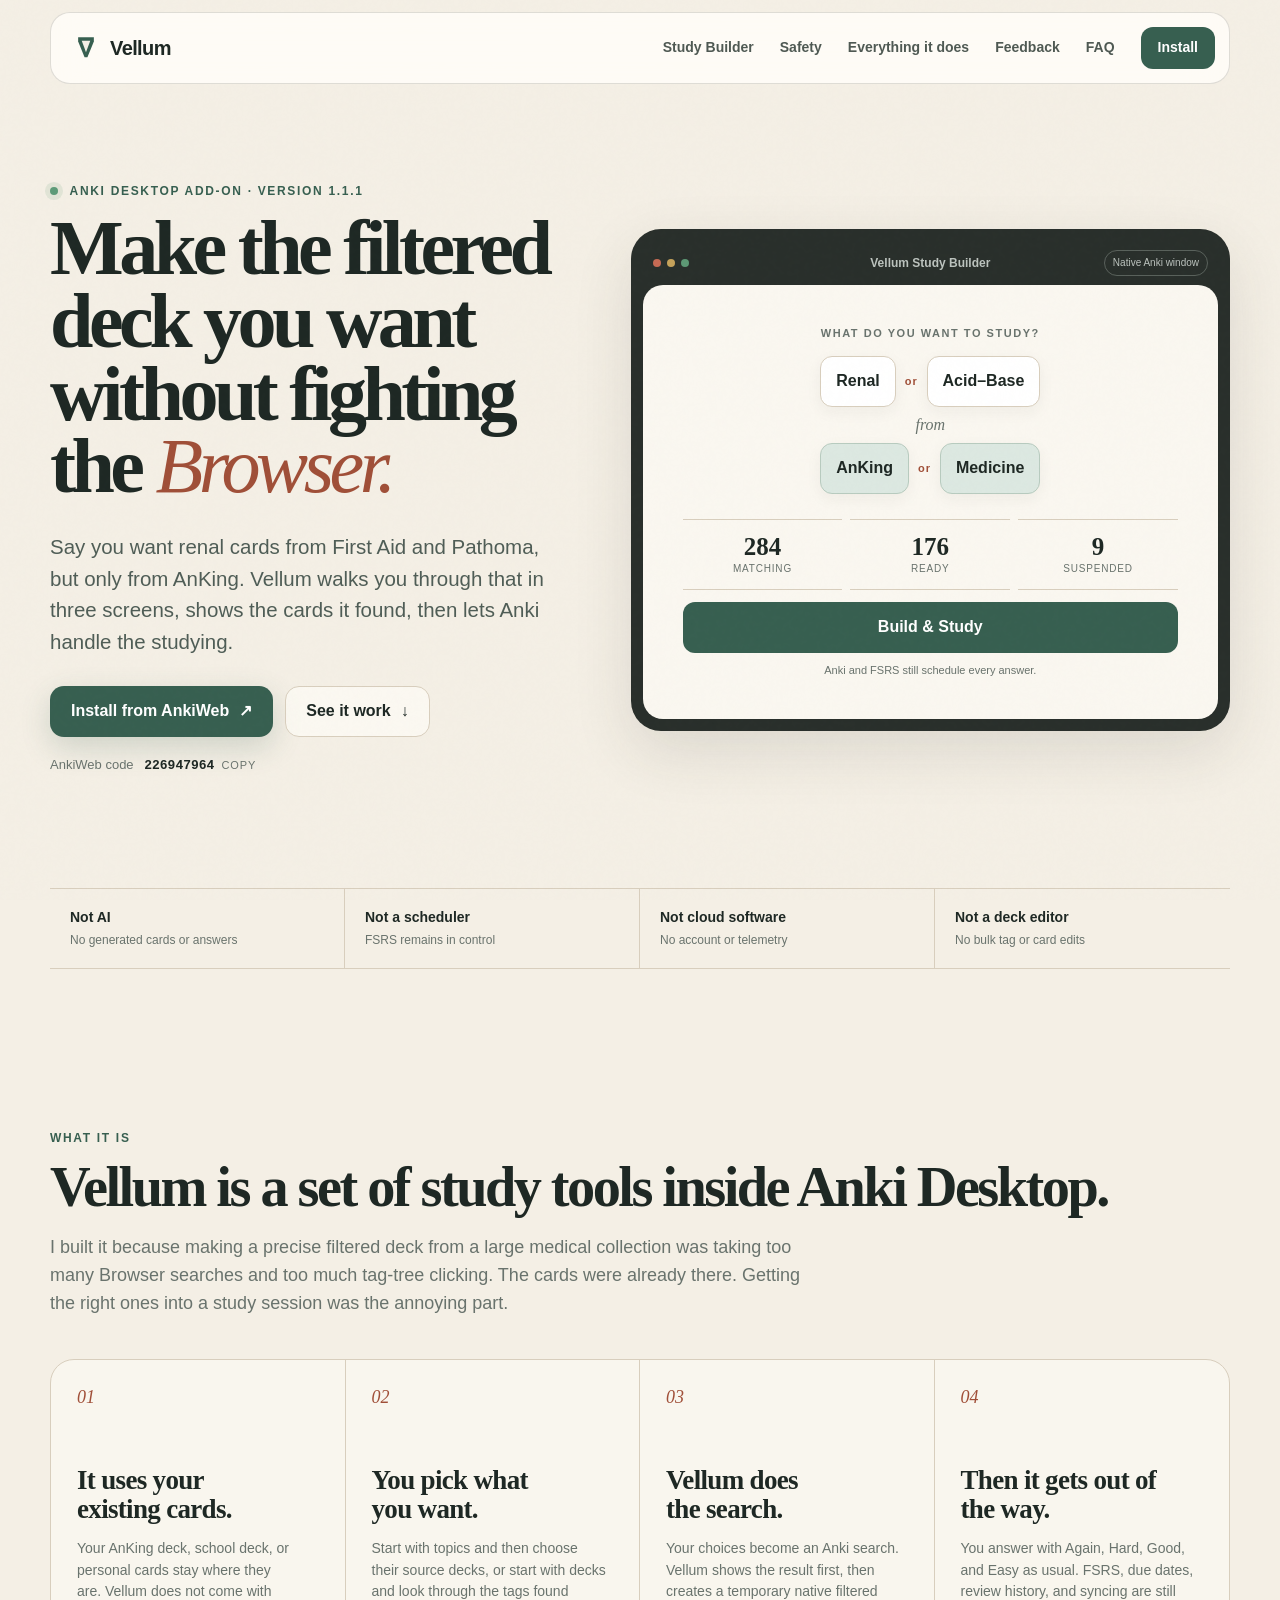
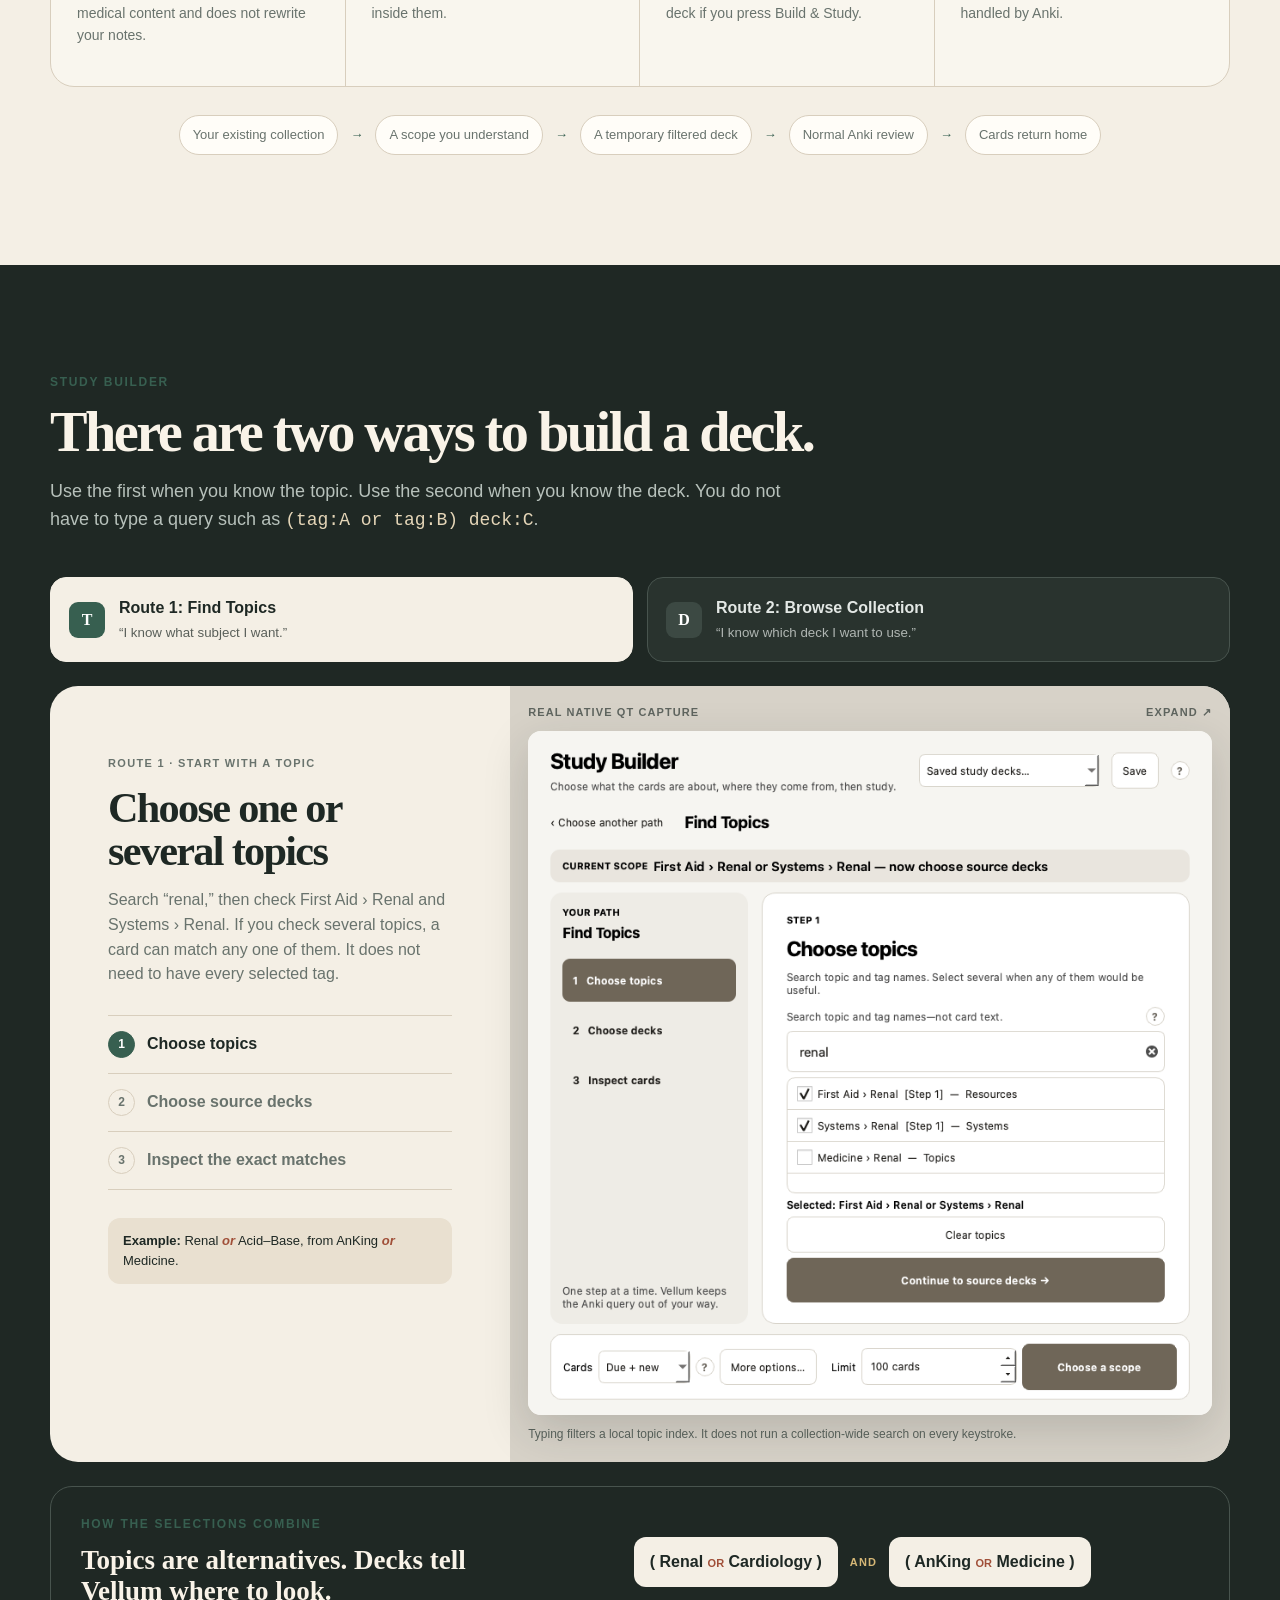
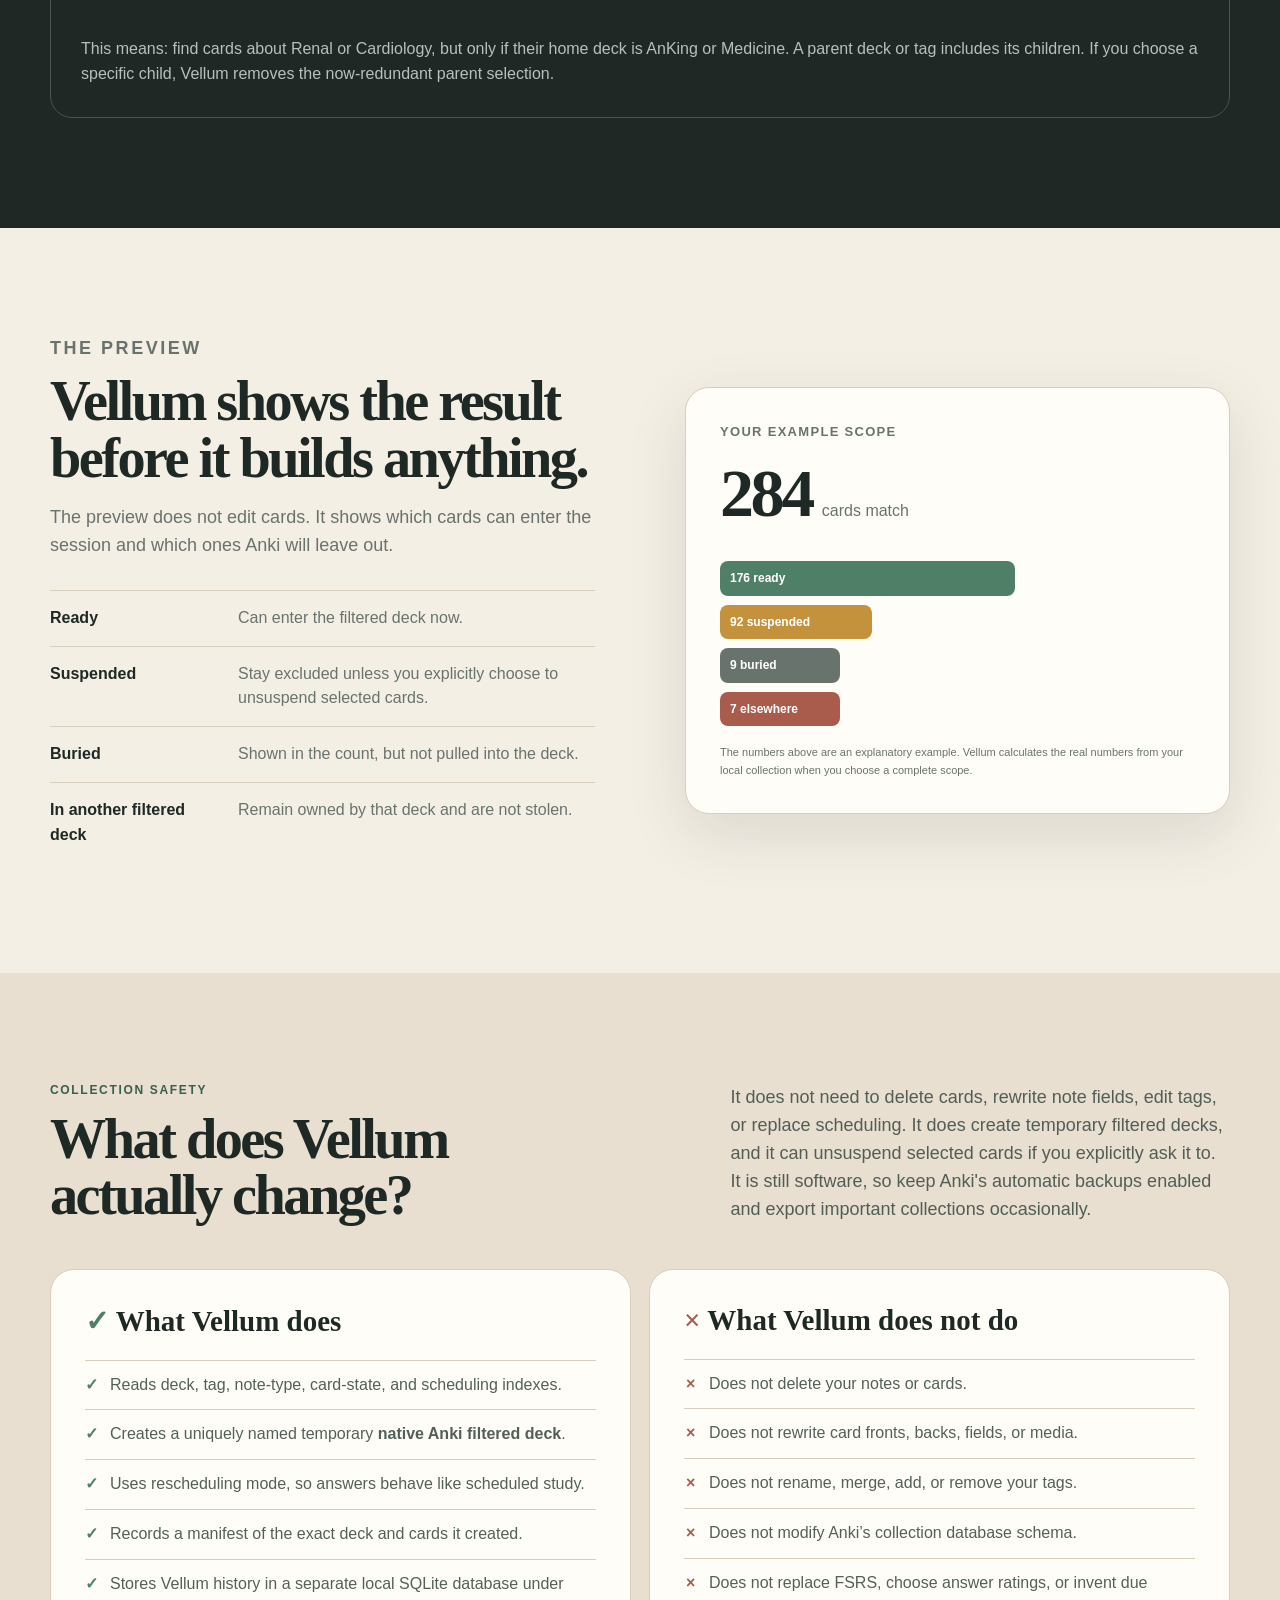
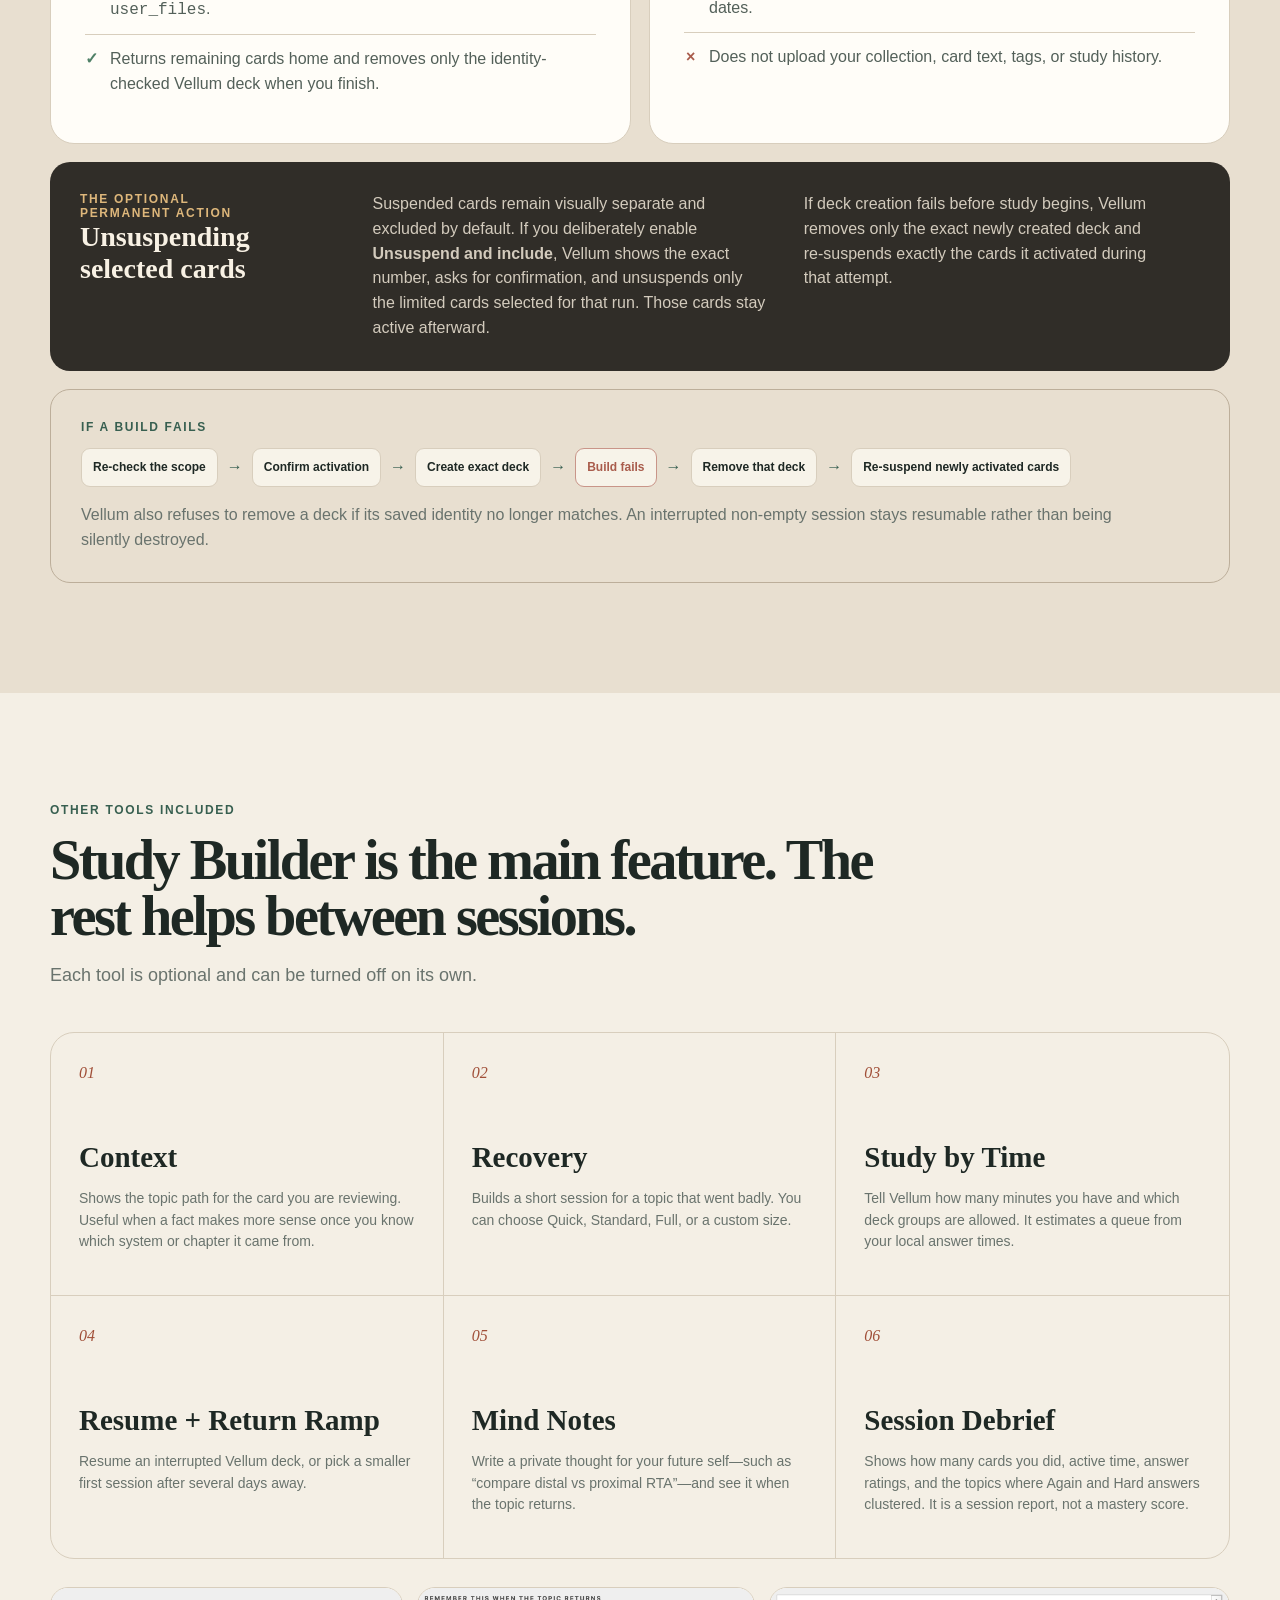
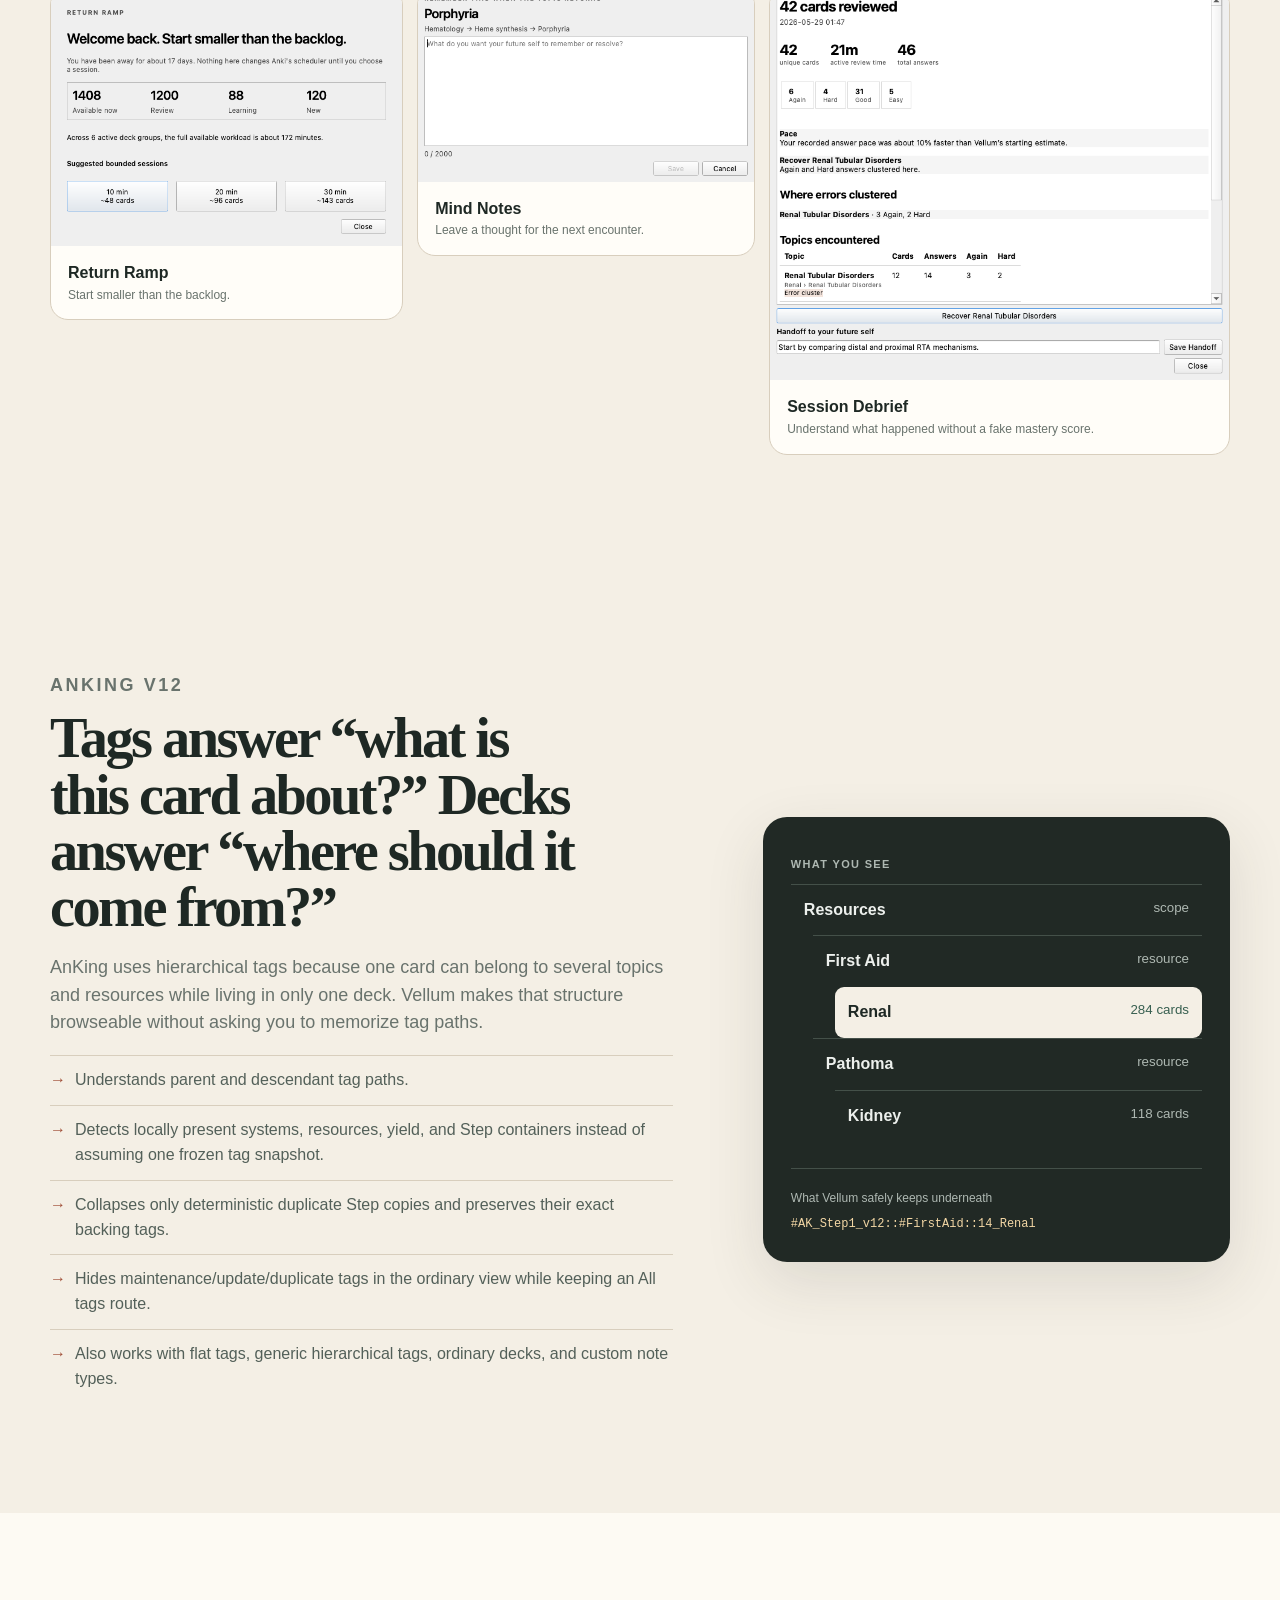
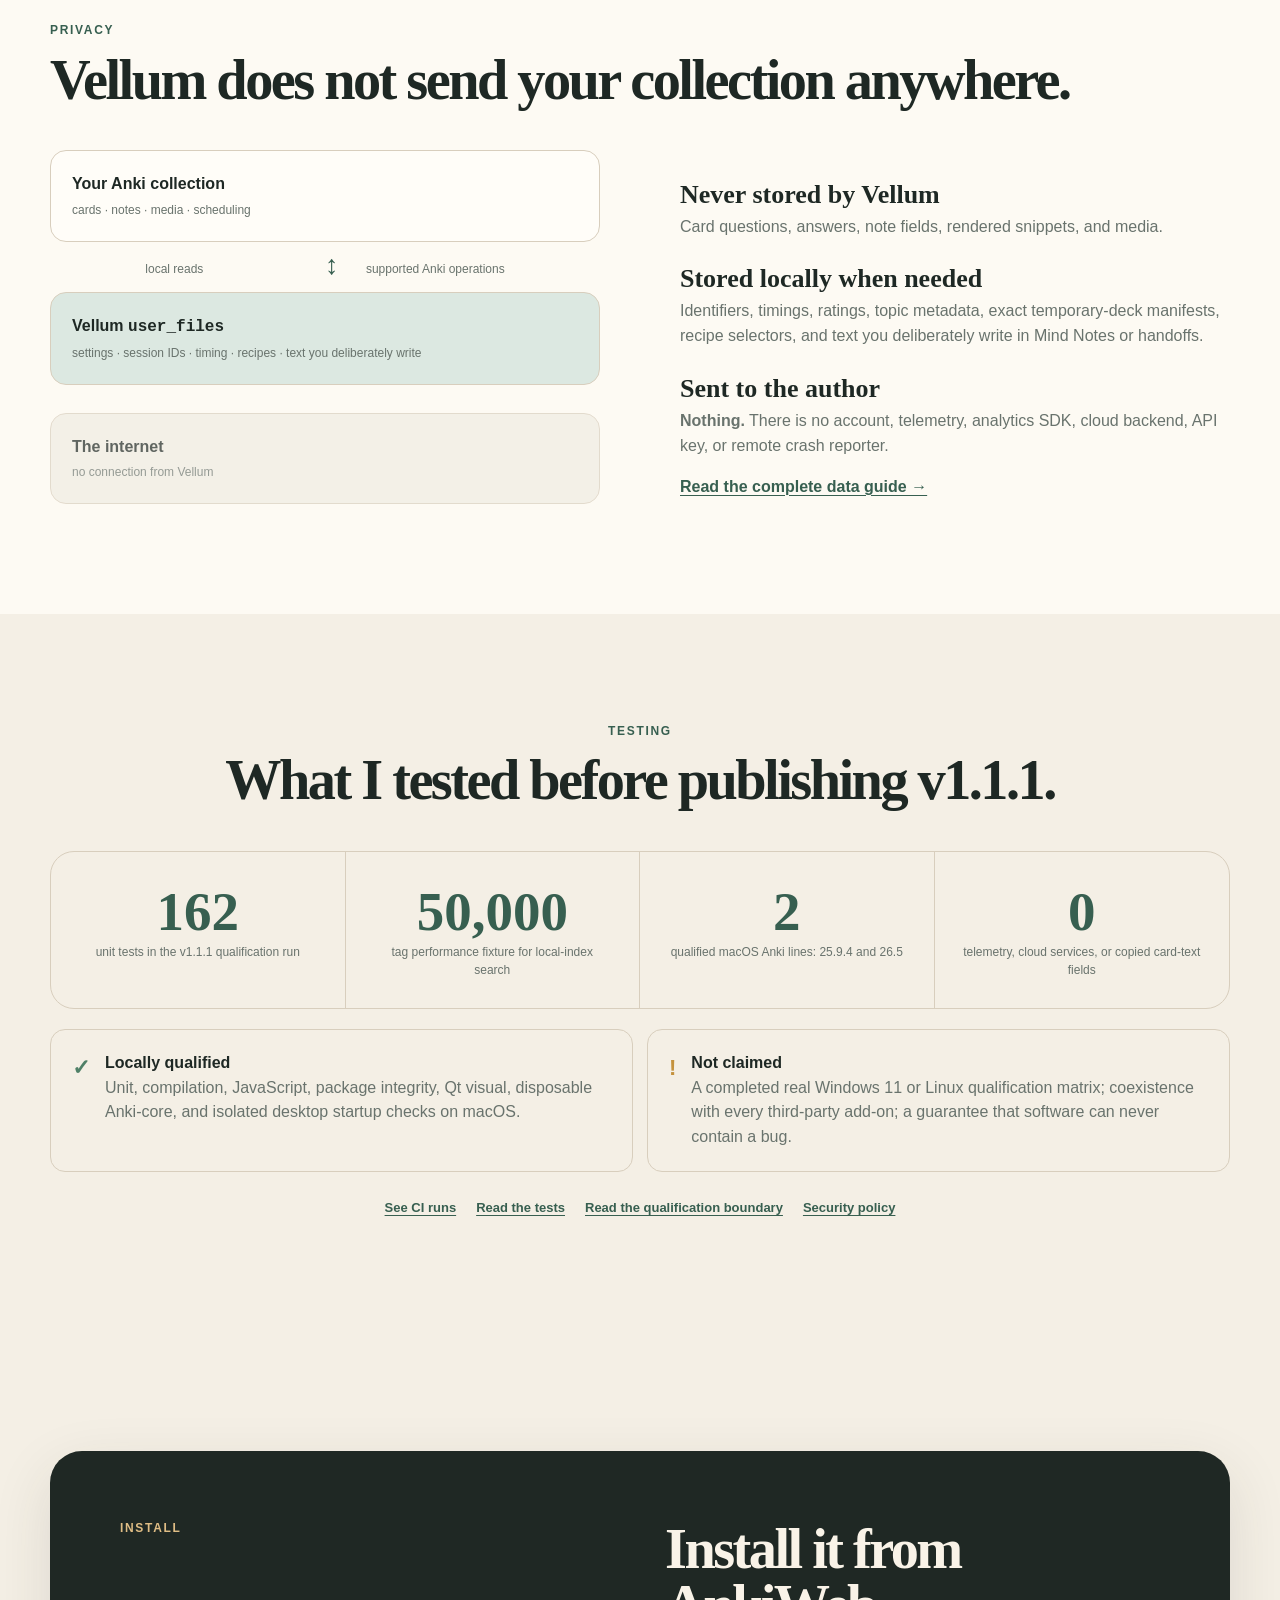
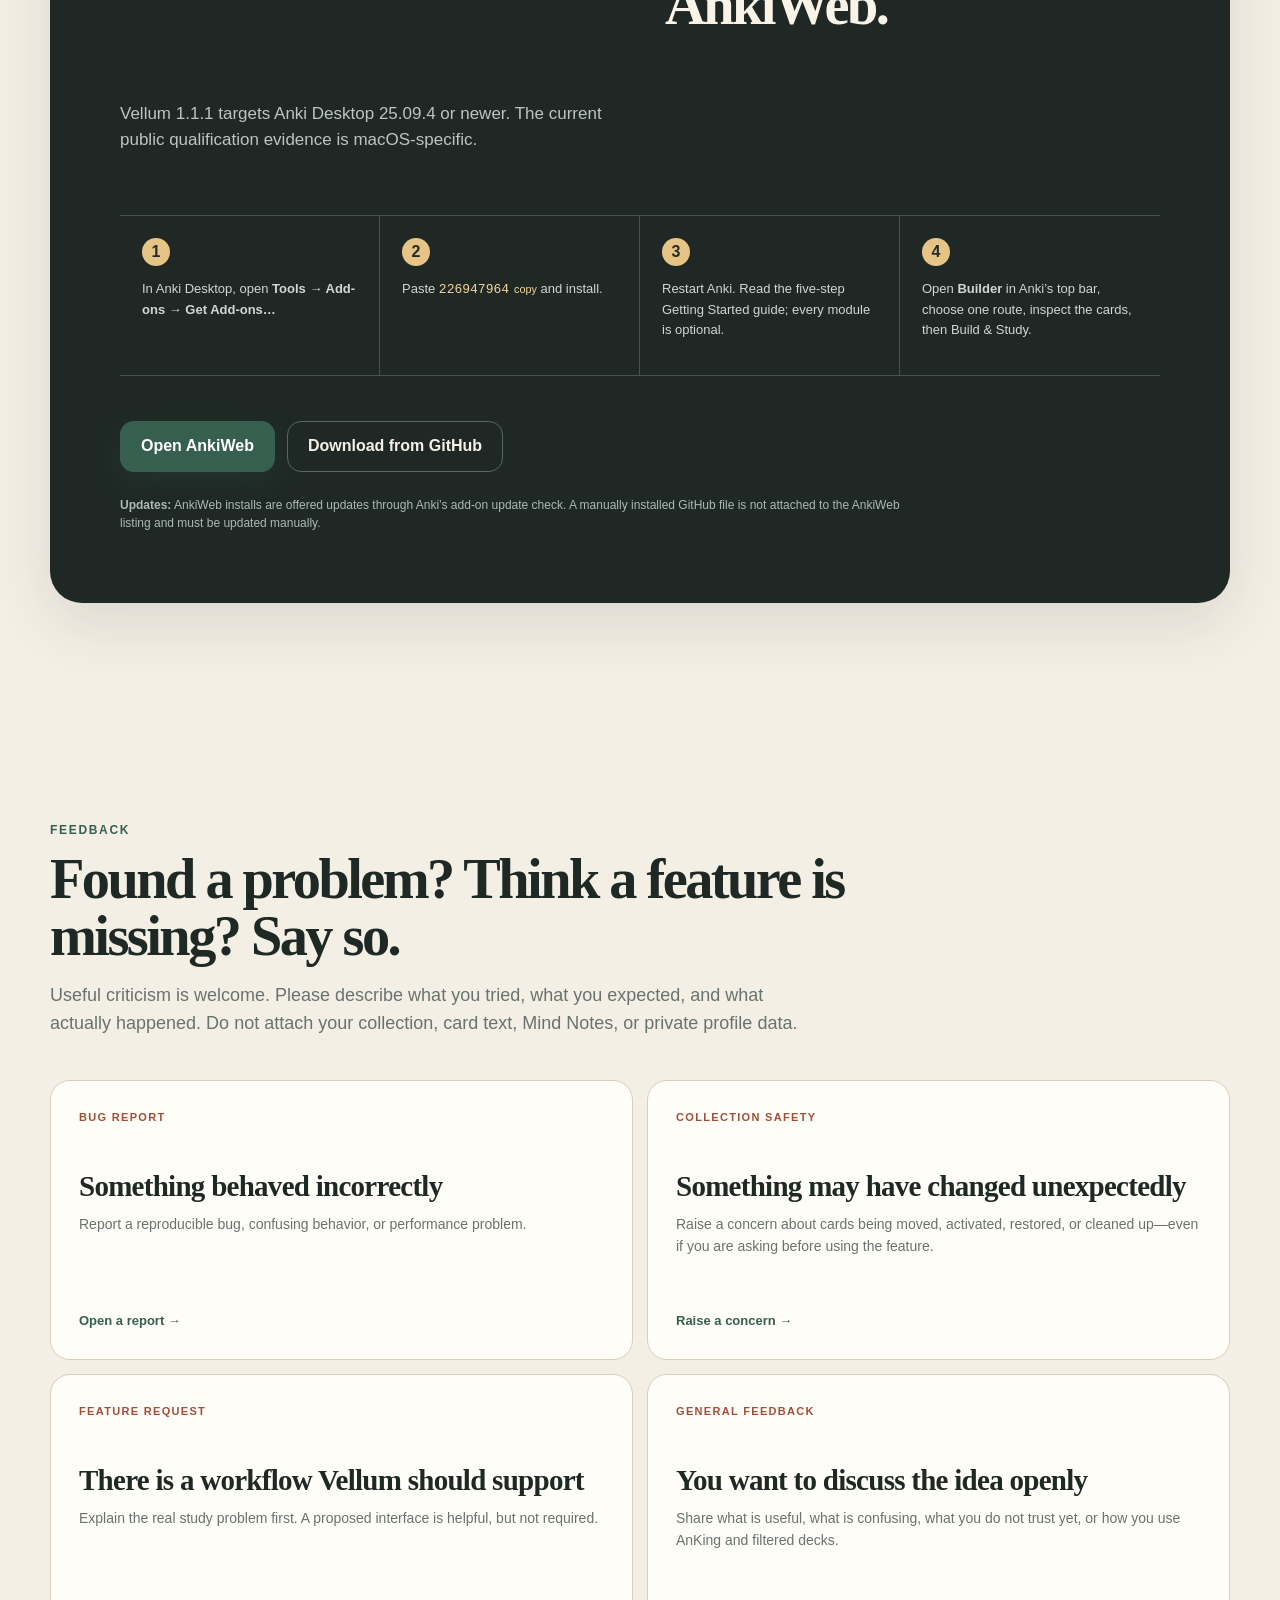
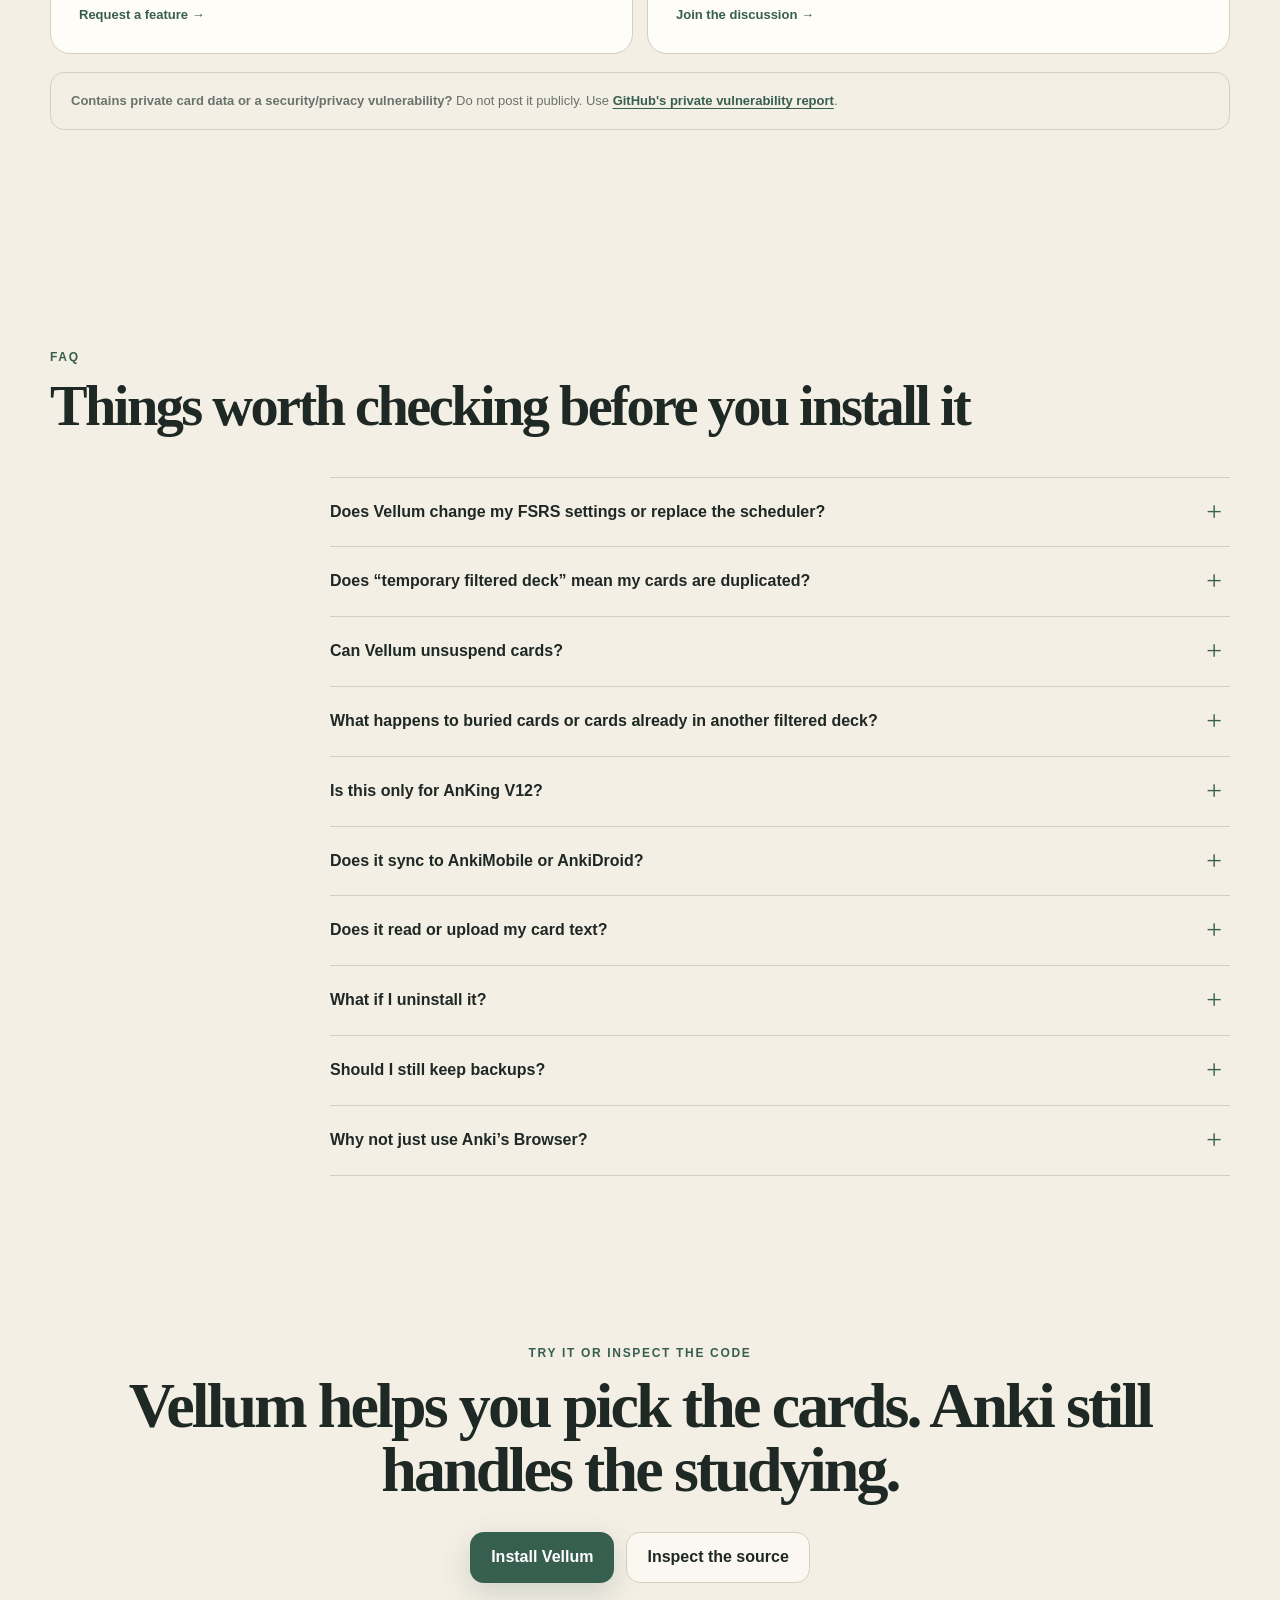
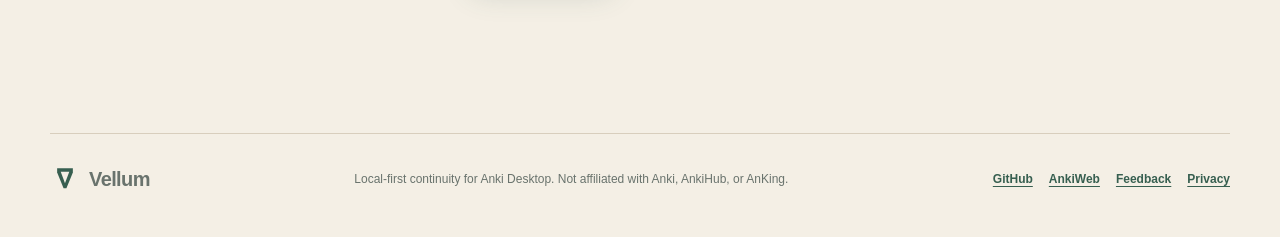
==== commit bb7233ab: "Rename Time Machine to Study by Time" ====
--- a/website/index.html
+++ b/website/index.html
@@ -7,7 +7,7 @@
   <meta name="theme-color" content="#f4efe5">
   <meta name="description" content="Vellum is a local-first Anki Desktop add-on that helps medical students build focused study sessions from topics, tags, decks, and available time without replacing Anki or FSRS.">
   <meta property="og:title" content="Vellum for Anki — Build a filtered deck without fighting the Browser">
-  <meta property="og:description" content="A visual, plain-language tour of Study Builder, Recovery, Time Machine, Resume, and Vellum's collection-safety model.">
+  <meta property="og:description" content="A visual, plain-language tour of Study Builder, Recovery, Study by Time, Resume, and Vellum's collection-safety model.">
   <meta property="og:type" content="website">
   <meta property="og:url" content="https://fateh-alam.github.io/vellum/">
   <meta property="og:image" content="https://fateh-alam.github.io/vellum/assets/og-card.png">
@@ -22,8 +22,8 @@
     "name": "Vellum for Anki",
     "applicationCategory": "EducationalApplication",
     "operatingSystem": "Anki Desktop on macOS",
-    "softwareVersion": "1.1.0",
-    "description": "A local-first study-continuity add-on for Anki Desktop with a guided Study Builder, Recovery, Time Machine, Resume, Mind Notes, and Session Debrief.",
+    "softwareVersion": "1.1.1",
+    "description": "An Anki Desktop add-on with a guided Study Builder, Recovery, Study by Time, Resume, Mind Notes, and Session Debrief.",
     "downloadUrl": "https://ankiweb.net/shared/info/226947964",
     "codeRepository": "https://github.com/Fateh-Alam/vellum"
   }
@@ -53,7 +53,7 @@
   <main id="main">
     <section class="hero" id="top">
       <div class="hero-copy reveal">
-        <p class="eyebrow"><span class="status-dot"></span> Anki Desktop add-on · version 1.1.0</p>
+        <p class="eyebrow"><span class="status-dot"></span> Anki Desktop add-on · version 1.1.1</p>
         <h1>Make the filtered deck you want without fighting the <em>Browser.</em></h1>
         <p class="hero-lead">Say you want renal cards from First Aid and Pathoma, but only from AnKing. Vellum walks you through that in three screens, shows the cards it found, then lets Anki handle the studying.</p>
         <div class="hero-actions">
@@ -266,7 +266,7 @@
       <div class="feature-grid">
         <article class="feature reveal" data-feature="context"><span>01</span><h3>Context</h3><p>Shows the topic path for the card you are reviewing. Useful when a fact makes more sense once you know which system or chapter it came from.</p></article>
         <article class="feature reveal" data-feature="recovery"><span>02</span><h3>Recovery</h3><p>Builds a short session for a topic that went badly. You can choose Quick, Standard, Full, or a custom size.</p></article>
-        <article class="feature reveal" data-feature="time"><span>03</span><h3>Time Machine</h3><p>Tell Vellum how many minutes you have and which deck groups are allowed. It estimates a queue from your local answer times.</p></article>
+        <article class="feature reveal" data-feature="time"><span>03</span><h3>Study by Time</h3><p>Tell Vellum how many minutes you have and which deck groups are allowed. It estimates a queue from your local answer times.</p></article>
         <article class="feature reveal" data-feature="resume"><span>04</span><h3>Resume + Return Ramp</h3><p>Resume an interrupted Vellum deck, or pick a smaller first session after several days away.</p></article>
         <article class="feature reveal" data-feature="notes"><span>05</span><h3>Mind Notes</h3><p>Write a private thought for your future self—such as “compare distal vs proximal RTA”—and see it when the topic returns.</p></article>
         <article class="feature reveal" data-feature="debrief"><span>06</span><h3>Session Debrief</h3><p>Shows how many cards you did, active time, answer ratings, and the topics where Again and Hard answers clustered. It is a session report, not a mastery score.</p></article>
@@ -330,10 +330,10 @@
     <section class="evidence-section section" id="evidence">
       <div class="section-heading narrow reveal">
         <p class="eyebrow">Testing</p>
-        <h2>What I tested before publishing v1.1.0.</h2>
+        <h2>What I tested before publishing v1.1.1.</h2>
       </div>
       <div class="evidence-grid">
-        <article class="reveal"><strong>162</strong><span>unit tests in the v1.1.0 qualification run</span></article>
+        <article class="reveal"><strong>162</strong><span>unit tests in the v1.1.1 qualification run</span></article>
         <article class="reveal"><strong>50,000</strong><span>tag performance fixture for local-index search</span></article>
         <article class="reveal"><strong>2</strong><span>qualified macOS Anki lines: 25.9.4 and 26.5</span></article>
         <article class="reveal"><strong>0</strong><span>telemetry, cloud services, or copied card-text fields</span></article>
@@ -350,7 +350,7 @@
         <div>
           <p class="eyebrow">Install</p>
           <h2>Install it from AnkiWeb.</h2>
-          <p>Vellum 1.1.0 targets Anki Desktop 25.09.4 or newer. The current public qualification evidence is macOS-specific.</p>
+          <p>Vellum 1.1.1 targets Anki Desktop 25.09.4 or newer. The current public qualification evidence is macOS-specific.</p>
         </div>
         <ol>
           <li><span>1</span><p>In Anki Desktop, open <strong>Tools → Add-ons → Get Add-ons…</strong></p></li>
